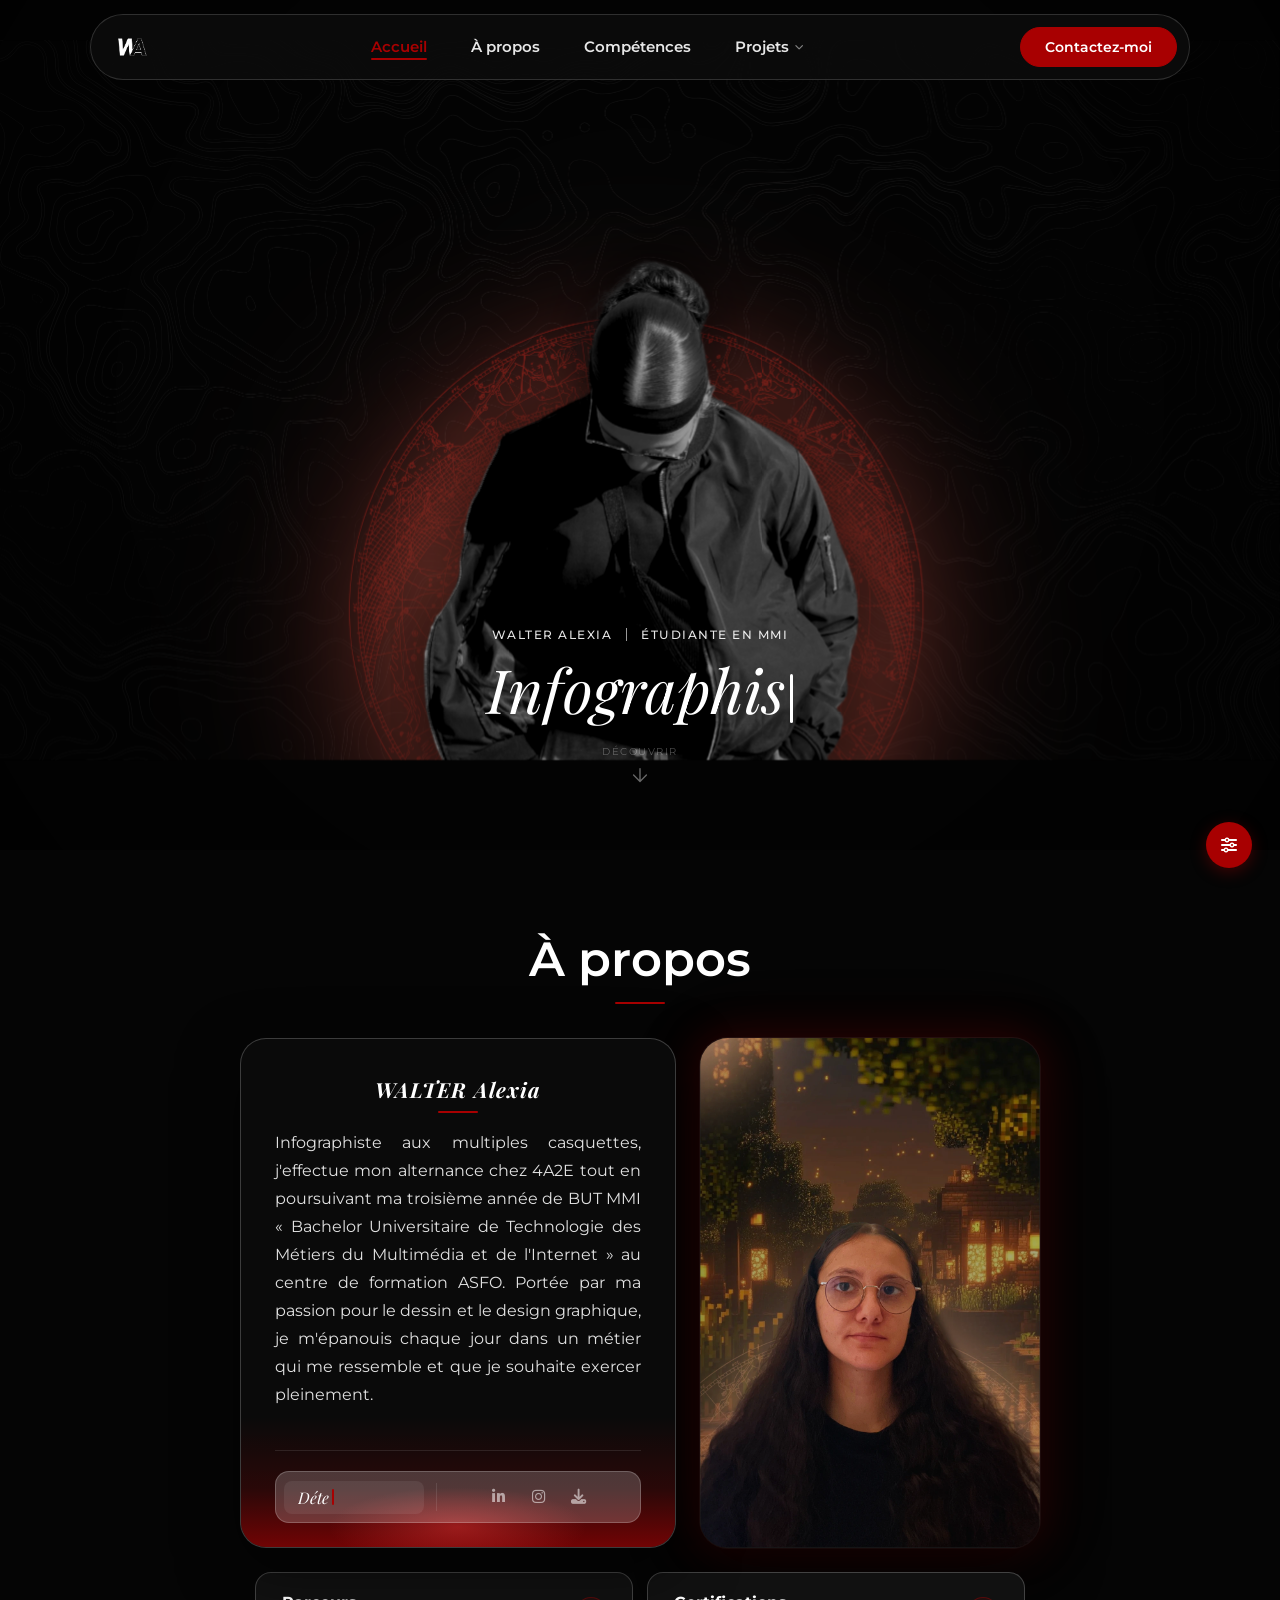
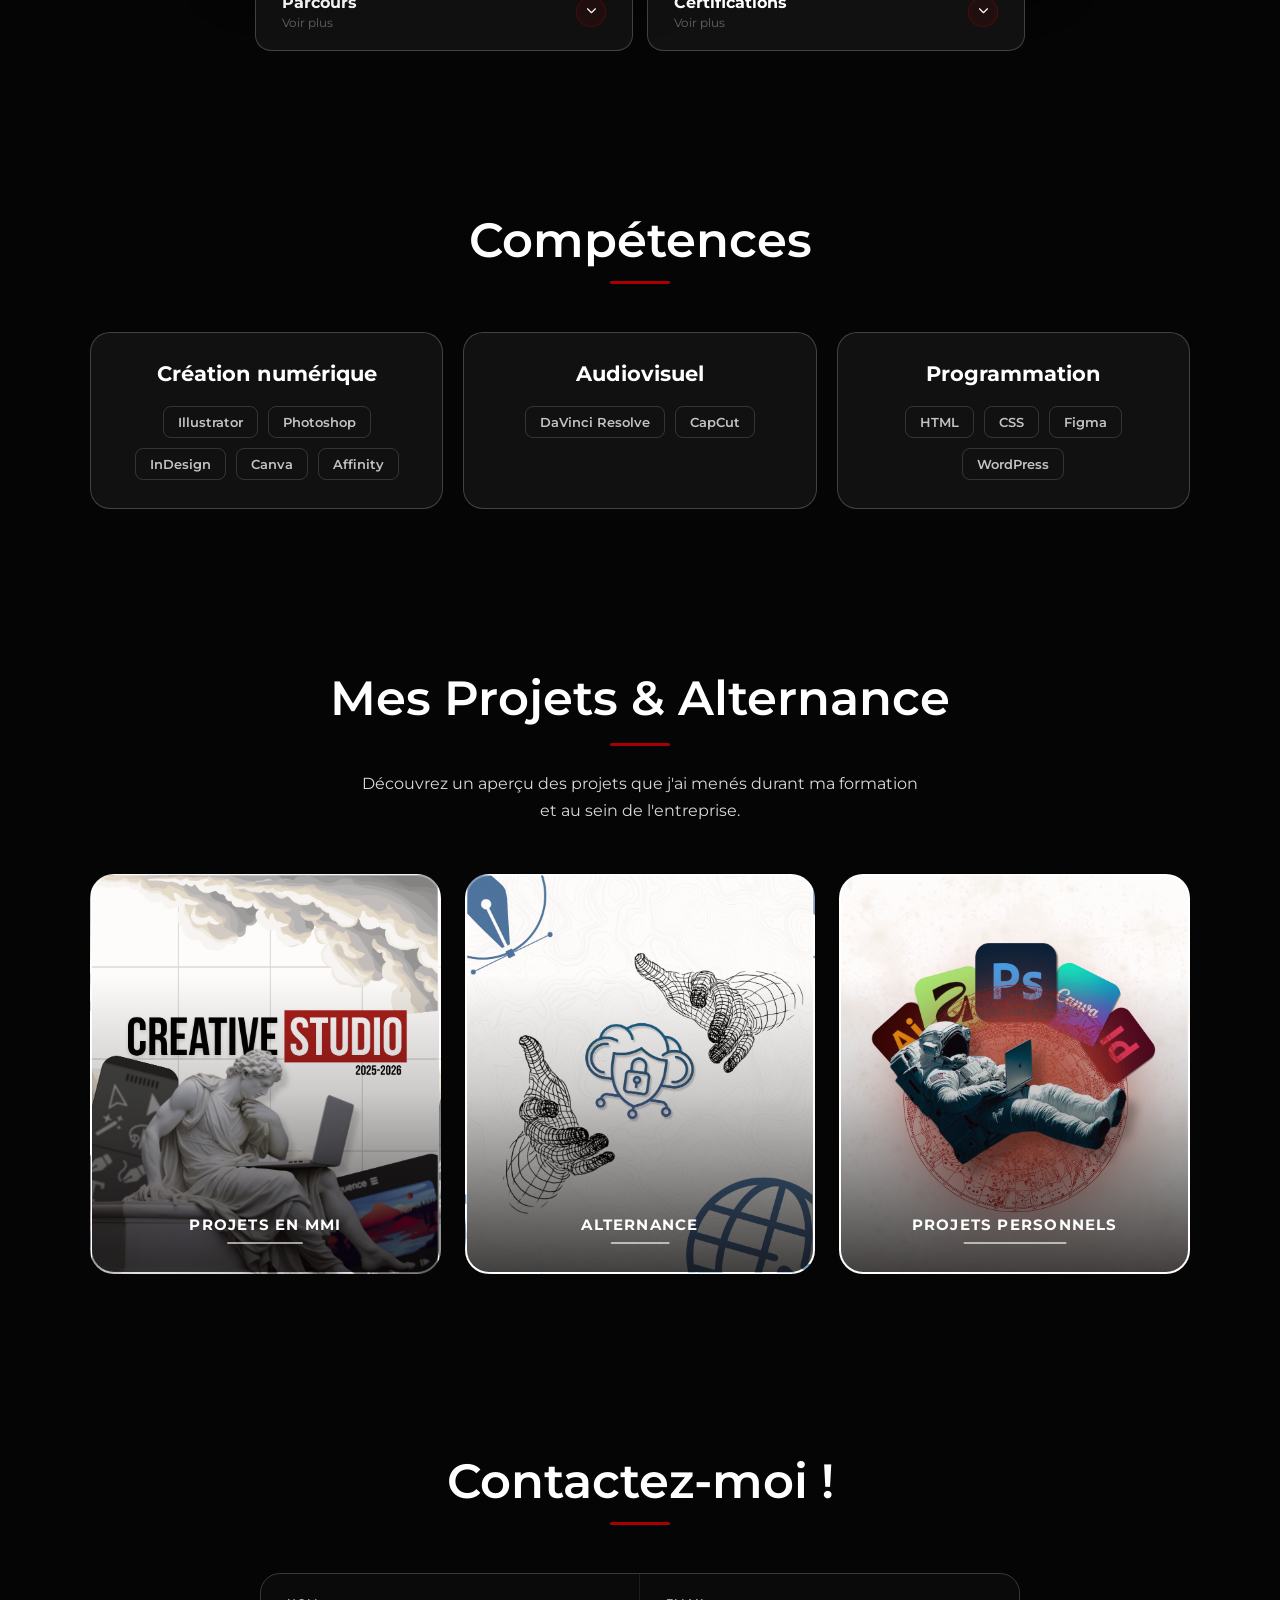
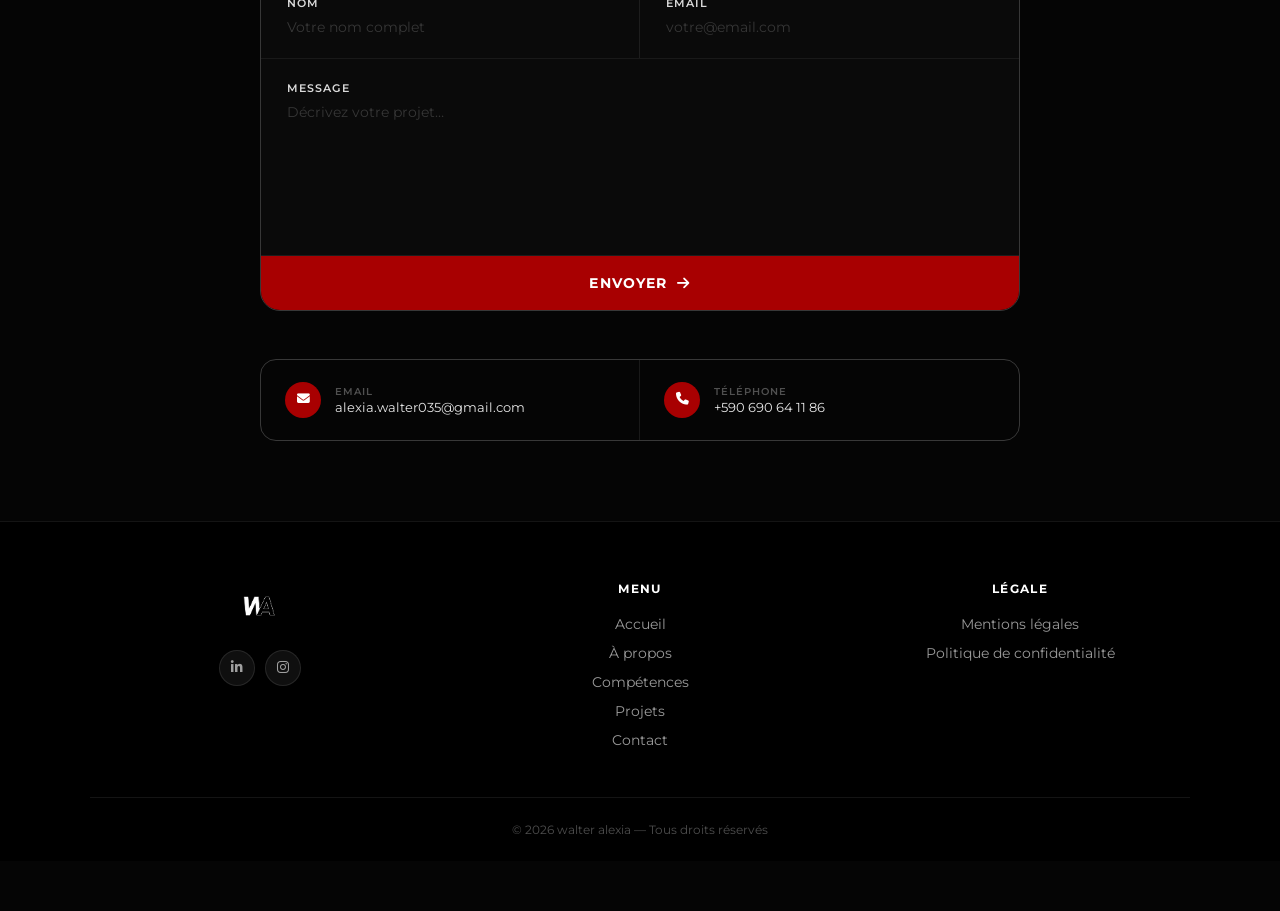
==== index.html @ 0d66bc28 "Déplacement fichiers racine" ====
<!DOCTYPE html>
<html lang="fr">

<head>
    <meta charset="UTF-8" />
    <meta name="viewport" content="width=device-width, initial-scale=1.0" />
    <title>Accueil - WALTER Alexia</title>

    <!--ANTI-FLASH -->
    <script>
        (function () {
            var theme = localStorage.getItem('theme');
            if (theme === 'light') document.documentElement.classList.add('light-mode');
        })();
    </script>

    <!-- Styles -->
    <link rel="stylesheet" href="style.css">
    <link rel="stylesheet" href="https://cdnjs.cloudflare.com/ajax/libs/font-awesome/6.5.0/css/all.min.css">
    <link
        href="https://fonts.googleapis.com/css2?family=Playfair+Display:ital,wght@0,400;0,700;1,400&family=Montserrat:wght@400;500;600;700&display=swap"
        rel="stylesheet">
</head>

<body>

    <!--BOUTONS FLOTTANTS : RETOUR EN HAUT & ACCESSIBILITÉ-->
    <button id="btn-top" aria-label="Retour en haut de page">
        <svg viewBox="0 0 24 24" fill="none" stroke-width="2.5" stroke-linecap="round" stroke-linejoin="round">
            <path d="M18 15l-6-6-6 6" />
        </svg>
    </button>

    <button id="btn-access" aria-label="Options d'accessibilité">
        <i class="fas fa-sliders-h"></i>
    </button>

    <!-- Panneau accessibilité -->
    <div id="access-panel" role="dialog" aria-label="Options d'accessibilité">
        <div class="panel-title" data-fr="Paramètres" data-en="Settings">Paramètres</div>

        <div class="panel-row">
            <span class="panel-row-label">
                <i class="fas fa-globe"></i>
                <span data-fr="Langue" data-en="Language">Langue</span>
            </span>
            <div class="lang-btns">
                <button class="lang-btn active" id="langFR" onclick="setLang('fr')">FR</button>
                <button class="lang-btn" id="langEN" onclick="setLang('en')">EN</button>
            </div>
        </div>

        <div class="panel-row">
            <span class="panel-row-label">
                <i class="fas fa-volume-up"></i>
                <span data-fr="Lecture vocale" data-en="Voice reading">Lecture vocale</span>
            </span>
            <div class="lang-btns">
                <button class="lang-btn" id="voiceFR" onclick="playVoice('fr')">FR</button>
                <button class="lang-btn" id="voiceEN" onclick="playVoice('en')">EN</button>
            </div>
        </div>

        <div class="reading-indicator" id="reading-indicator">
            <div class="reading-dot"></div>
            <span data-fr="Lecture en cours…" data-en="Reading in progress…">Lecture en cours…</span>
        </div>

        <button class="access-btn" id="btn-theme">
            <i class="fas fa-sun" id="theme-icon"></i>
            <span id="theme-label">Mode clair</span>
        </button>
    </div>

    <!-- Overlay menu mobile -->
    <div class="mobile-overlay" id="overlay"></div>

    <!-- NAVBAR -->
    <nav class="custom-nav">
        <div class="nav-inner">
            <a class="navbar-brand" href="index.html">
                <img id="logo-img" src="IMAGES/LOGOS/logo-1.webp" alt="Logo WA">
            </a>

            <ul class="nav-links">
                <li><a href="index.html" class="nav-link active" data-fr="Accueil" data-en="Home">Accueil</a></li>
                <li><a href="index.html#apropos" class="nav-link" data-fr="À propos" data-en="About">À propos</a></li>
                <li><a href="index.html#competences" class="nav-link" data-fr="Compétences"
                        data-en="Skills">Compétences</a></li>
                <li class="has-dropdown">
                    <a href="#" class="nav-link">
                        <span data-fr="Projets" data-en="Projects">Projets</span>
                        <i class="fas fa-chevron-down"></i>
                    </a>
                    <ul class="dropdown">
                        <li><a href="mmi-projets.html" data-fr="Projets en MMI" data-en="MMI Projects">Projets en
                                MMI</a></li>
                        <li><a href="alternance-projets.html" data-fr="Alternance" data-en="Internship">Alternance</a>
                        </li>
                        <li><a href="perso-projets.html" data-fr="Projets Personnels"
                                data-en="Personal Projects">Projets Personnels</a></li>
                    </ul>
                </li>
            </ul>

            <a href="index.html#contact" class="nav-cta" data-fr="Contactez-moi" data-en="Contact me">Contactez-moi</a>

            <button class="burger-btn" id="burgerBtn" aria-label="Menu">
                <span></span><span></span><span></span>
            </button>
        </div>
    </nav>

    <!-- Menu mobile -->
    <div class="mobile-menu" id="mobileMenu">
        <ul class="mobile-nav-links">
            <li><a href="index.html" class="mobile-link active" data-fr="Accueil" data-en="Home">Accueil</a></li>
            <li><a href="index.html#apropos" class="mobile-link" data-fr="À propos" data-en="About">À propos</a></li>
            <li><a href="index.html#competences" class="mobile-link" data-fr="Compétences"
                    data-en="Skills">Compétences</a></li>
            <li>
                <button class="mobile-sub-btn" id="subBtn">
                    <span data-fr="Projets" data-en="Projects">Projets</span>
                    <i class="fas fa-chevron-down"></i>
                </button>
                <ul class="mobile-sub-list" id="subList">
                    <li><a href="mmi-projets.html" data-fr="Projets en MMI" data-en="MMI Projects">Projets en MMI</a>
                    </li>
                    <li><a href="alternance-projets.html" data-fr="Alternance" data-en="Internship">Alternance</a></li>
                    <li><a href="perso-projets.html" data-fr="Projets Personnels" data-en="Personal Projects">Projets
                            Personnels</a></li>
                </ul>
            </li>
        </ul>
        <div class="mobile-sep"></div>
        <a href="index.html#contact" class="mobile-cta" data-fr="Contactez-moi" data-en="Contact me">Contactez-moi</a>
    </div>

    <!-- BANNIÈRE -->
    <section class="banner">
        <div class="banner-content">
            <p class="banner-eyebrow">
                WALTER Alexia
                <span class="sep"></span>
                <span data-fr="Étudiante en MMI" data-en="MMI Student">Étudiante en MMI</span>
            </p>

            <h1 class="banner-title">
                <span id="typedWord" class="typed-word"></span><span class="banner-typing__caret"
                    aria-hidden="true"></span>
            </h1>

            <div class="scroll-arrow" onclick="document.querySelector('#apropos').scrollIntoView({behavior:'smooth'})">
                <span data-fr="Découvrir" data-en="Discover">Découvrir</span>
                <svg viewBox="0 0 24 24" fill="none" xmlns="http://www.w3.org/2000/svg">
                    <path d="M12 5v14M5 12l7 7 7-7" stroke="rgba(255,255,255,0.4)" stroke-width="1.5"
                        stroke-linecap="round" stroke-linejoin="round" />
                </svg>
            </div>
        </div>
    </section>

    <!-- À PROPOS -->
    <section class="about2" id="apropos">
        <div class="about2-wrapper">

            <h2 class="about2-section-title" data-fr="À propos" data-en="About me">À propos</h2>

            <div class="about2-top">

                <div class="about2-card" id="aboutCard">
                    <h3 class="about2-name">WALTER Alexia</h3>

                    <p class="about2-text"
                        data-fr="Infographiste aux multiples casquettes, j'effectue mon alternance chez 4A2E tout en poursuivant ma troisième année de BUT MMI « Bachelor Universitaire de Technologie des Métiers du Multimédia et de l'Internet » au centre de formation ASFO. Portée par ma passion pour le dessin et le design graphique, je m'épanouis chaque jour dans un métier qui me ressemble et que je souhaite exercer pleinement."
                        data-en="A multifaceted graphic designer, I am completing my work-study program at 4A2E while pursuing my third year of BUT MMI (University Bachelor of Technology in Multimedia and Internet Trades) at the ASFO training center. Driven by my passion for drawing and graphic design, I thrive every day in a career that reflects who I am and that I aspire to practice fully.">
                        Infographiste aux multiples casquettes, j'effectue mon alternance chez 4A2E tout en poursuivant
                        ma troisième année de BUT MMI « Bachelor Universitaire de Technologie des Métiers du Multimédia
                        et de l'Internet » au centre de formation ASFO. Portée par ma passion pour le dessin et le
                        design graphique, je m'épanouis chaque jour dans un métier qui me ressemble et que je souhaite
                        exercer pleinement.
                    </p>

                    <div class="about2-card-sep"></div>

                    <div class="about2-taskbar">
                        <div class="taskbar-words">
                            <span id="taskbarWord"></span><span class="taskbar-caret" aria-hidden="true"></span>
                        </div>
                        <div class="taskbar-sep"></div>
                        <div class="taskbar-icons">
                            <a href="https://www.linkedin.com/in/walter-alexia-243b412a7/" class="taskbar-icon"
                                data-tooltip="LinkedIn" target="_blank" rel="noopener">
                                <i class="fab fa-linkedin-in"></i>
                            </a>
                            <a href="https://www.instagram.com/walter_asj/" class="taskbar-icon"
                                data-tooltip="Instagram" target="_blank" rel="noopener">
                                <i class="fab fa-instagram"></i>
                            </a>
                            <button class="taskbar-icon" id="cvBtn" data-tooltip="Voir le CV">
                                <i class="fas fa-download"></i>
                            </button>
                        </div>
                    </div>
                </div>

                <div class="about2-photo">
                    <div class="photo-card">
                        <img src="IMAGES/PHOTO/alexia-4.webp" alt="Alexia Walter">
                    </div>
                </div>

            </div>

            <!-- Modale CV -->
            <div class="cv-overlay" id="cvOverlay">
                <div class="cv-modal" id="cvModal">
                    <div class="cv-modal-header">
                        <div class="cv-modal-title">
                            <i class="fas fa-file-pdf"></i>
                            CV — WALTER Alexia
                        </div>
                        <div class="cv-modal-actions">
                            <a href="IMAGES/CV_WALTER_ALEXIA.pdf" download class="cv-download-btn">
                                <i class="fas fa-download"></i>
                                <span data-fr="Télécharger" data-en="Download">Télécharger</span>
                            </a>
                            <button class="cv-close-btn" id="cvClose">
                                <i class="fas fa-times"></i>
                            </button>
                        </div>
                    </div>
                    <div class="cv-modal-body">
                        <iframe src="IMAGES/CV_WALTER_ALEXIA.pdf" title="CV Alexia Walter"></iframe>
                    </div>
                </div>
            </div>

            <!-- Dossiers -->
            <div class="about2-folders">

                <div class="folder-card" id="folderFormations">
                    <div class="folder-header">
                        <div>
                            <div class="folder-title" data-fr="Parcours" data-en="Background">Parcours</div>
                            <div class="folder-sub" data-fr="Voir plus" data-en="See more">Voir plus</div>
                        </div>
                        <div class="folder-icon"><i class="fas fa-chevron-down"></i></div>
                    </div>
                    <div class="folder-body">
                        <div class="folder-body-inner">

                            <div class="folder-item">
                                <i class="fas fa-graduation-cap folder-item-icon"></i>
                                <span data-fr="BUT MMI – IUT de la Guadeloupe (2023–2026)."
                                    data-en="BUT MMI – IUT of Guadeloupe (2023–2026).">BUT MMI – IUT de la Guadeloupe
                                    (2023–2026).</span>
                            </div>

                            <div class="folder-item">
                                <i class="fas fa-school folder-item-icon"></i>
                                <span data-fr="Baccalauréat Général - LGT Baimbridge (2022-2023)."
                                    data-en="General Baccalaureate - LGT Baimbridge (2022-2023).">Baccalauréat Général -
                                    LGT Baimbridge (2022-2023).</span>
                            </div>

                            <div class="folder-item">
                                <i class="fas fa-book folder-item-icon"></i>
                                <span data-fr="Brevet des Collèges - Collège Saint-John-Perse (2019-2020)."
                                    data-en="Middle School Certificate - Saint-John-Perse College (2019-2020).">Brevet
                                    des Collèges - Collège Saint-John-Perse (2019-2020).</span>
                            </div>

                        </div>
                    </div>
                </div>

                <div class="folder-card" id="folderCertifications">
                    <div class="folder-header">
                        <div>
                            <div class="folder-title" data-fr="Certifications" data-en="Certifications">Certifications
                            </div>
                            <div class="folder-sub" data-fr="Voir plus" data-en="See more">Voir plus</div>
                        </div>
                        <div class="folder-icon"><i class="fas fa-chevron-down"></i></div>
                    </div>
                    <div class="folder-body">
                        <div class="folder-body-inner">

                            <a href="IMAGES/sst-walter-alexia.pdf" target="_blank" rel="noopener"
                                class="folder-item folder-item-link">
                                <i class="fas fa-heart-pulse folder-item-icon"></i>
                                <span data-fr="SST : Sauveteur Secouriste du Travail"
                                    data-en="SST: Workplace First Responder">SST : Sauveteur Secouriste du
                                    Travail</span>
                                <i class="fas fa-arrow-up-right folder-item-arrow"></i>
                            </a>

                            <a href="IMAGES/impacts-environnementaux.pdf" target="_blank" rel="noopener"
                                class="folder-item folder-item-link">
                                <i class="fas fa-leaf folder-item-icon"></i>
                                <span data-fr="Impacts Environnementaux du Numérique."
                                    data-en="Environmental Impacts of Digital Technology.">Impacts Environnementaux du
                                    Numérique.</span>
                                <i class="fas fa-arrow-up-right folder-item-arrow"></i>
                            </a>

                            <a href="IMAGES/web-se-mantique-.pdf" target="_blank" rel="noopener"
                                class="folder-item folder-item-link">
                                <i class="fas fa-globe folder-item-icon"></i>
                                <span data-fr="Web Sémantique et Web de données."
                                    data-en="Semantic Web and Web of Data.">Web Sémantique et Web de données.</span>
                                <i class="fas fa-arrow-up-right folder-item-arrow"></i>
                            </a>

                            <a href="IMAGES/les-fondamentaux-de-l-ia.pdf" target="_blank" rel="noopener"
                                class="folder-item folder-item-link">
                                <i class="fas fa-robot folder-item-icon"></i>
                                <span data-fr="Les fondamentaux de l'IA (CNFPT)."
                                    data-en="Fundamentals of AI (CNFPT).">Les fondamentaux de l'IA (CNFPT).</span>
                                <i class="fas fa-arrow-up-right folder-item-arrow"></i>
                            </a>

                            <a href="IMAGES/eloquence.pdf" target="_blank" rel="noopener"
                                class="folder-item folder-item-link">
                                <i class="fas fa-microphone folder-item-icon"></i>
                                <span data-fr="L'éloquence pour tous (Association Eloquence de la différence)."
                                    data-en="Eloquence for all (Eloquence de la différence Association).">L'éloquence
                                    pour tous (Association Eloquence de la différence).</span>
                                <i class="fas fa-arrow-up-right folder-item-arrow"></i>
                            </a>

                            <a href="IMAGES/securite-materielle.pdf" target="_blank" rel="noopener"
                                class="folder-item folder-item-link">
                                <i class="fas fa-shield-halved folder-item-icon"></i>
                                <span data-fr="Sécurité matérielle : les attaques physiques."
                                    data-en="Hardware Security: Physical Attacks.">Sécurité matérielle : les attaques
                                    physiques.</span>
                                <i class="fas fa-arrow-up-right folder-item-arrow"></i>
                            </a>

                        </div>
                    </div>
                </div>

            </div>
        </div>
    </section>

    <!-- COMPÉTENCES -->
    <section class="competences" id="competences">
        <div class="competences-wrapper">

            <h2 class="competences-title" data-fr="Compétences" data-en="Skills">Compétences</h2>

            <div class="competences-grid">

                <div class="skill-card">
                    <div class="skill-card-title" data-fr="Création numérique" data-en="Digital Creation">Création
                        numérique</div>
                    <div class="skill-tags">
                        <span class="skill-tag">Illustrator</span>
                        <span class="skill-tag">Photoshop</span>
                        <span class="skill-tag">InDesign</span>
                        <span class="skill-tag">Canva</span>
                        <span class="skill-tag">Affinity</span>
                    </div>
                </div>

                <div class="skill-card">
                    <div class="skill-card-title" data-fr="Audiovisuel" data-en="Audiovisual">Audiovisuel</div>
                    <div class="skill-tags">
                        <span class="skill-tag">DaVinci Resolve</span>
                        <span class="skill-tag">CapCut</span>
                    </div>
                </div>

                <div class="skill-card">
                    <div class="skill-card-title" data-fr="Programmation" data-en="Development">Programmation</div>
                    <div class="skill-tags">
                        <span class="skill-tag">HTML</span>
                        <span class="skill-tag">CSS</span>
                        <span class="skill-tag">Figma</span>
                        <span class="skill-tag">WordPress</span>
                    </div>
                </div>
            </div>
        </div>
    </section>

    <!-- PROJETS -->
    <section class="projects-section" id="projets">
        <div class="projects-wrapper">

            <h2 class="projects-title" data-fr="Mes Projets &amp; Alternance" data-en="My Projects &amp; Internship">Mes
                Projets &amp; Alternance</h2>
            <p class="projects-desc"
                data-fr="Découvrez un aperçu des projets que j'ai menés durant ma formation et au sein de l'entreprise."
                data-en="Discover an overview of the projects I led during my training and within the company.">
                Découvrez un aperçu des projets que j'ai menés durant ma formation et au sein de l'entreprise.
            </p>

            <div class="projects-grid">

                <div class="project-card" style="background-image: url('IMAGES/VISUEL/cover-mmi.webp')">
                    <a href="mmi-projets.html" class="project-card-full-link" aria-label="Voir les projets MMI"></a>
                    <h3 class="project-card-title" data-fr="Projets en MMI" data-en="MMI Projects">Projets en MMI</h3>
                </div>

                <div class="project-card" style="background-image: url('IMAGES/VISUEL/cover-alternance.webp')">
                    <a href="alternance-projets.html" class="project-card-full-link" aria-label="Voir l'alternance"></a>
                    <h3 class="project-card-title" data-fr="Alternance" data-en="Internship">Alternance</h3>
                </div>

                <div class="project-card" style="background-image: url('IMAGES/VISUEL/cover-pj-perso.webp')">
                    <a href="perso-projets.html" class="project-card-full-link"
                        aria-label="Voir les projets personnels"></a>
                    <h3 class="project-card-title" data-fr="Projets personnels" data-en="Personal Projects">Projets
                        personnels</h3>
                </div>
            </div>
        </div>
    </section>

    <!-- FORMULAIRE DE CONTACT -->
    <section class="contact-section" id="contact">
        <div class="contact-wrapper">

            <div class="contact-header">
                <h2 class="contact-title" data-fr="Contactez-moi !" data-en="Contact me!">Contactez-moi !</h2>
            </div>

            <form class="contact-form" action="https://formspree.io/f/xrbelnya" method="POST">

                <div class="form-status success" id="formSuccess">
                    <i class="fas fa-check-circle"></i>
                    <span data-fr="Votre message a bien été envoyé !" data-en="Your message has been sent!">Votre
                        message a bien été envoyé !</span>
                </div>
                <div class="form-status error" id="formError">
                    <i class="fas fa-times-circle"></i>
                    <span data-fr="Une erreur est survenue, veuillez réessayer."
                        data-en="An error occurred, please try again.">Une erreur est survenue, veuillez
                        réessayer.</span>
                </div>

                <div class="form-row">
                    <div class="form-field">
                        <label for="name" data-fr="Nom" data-en="Name">Nom</label>
                        <input type="text" id="name" name="name" data-placeholder-fr="Votre nom complet"
                            data-placeholder-en="Your full name" placeholder="Votre nom complet" required>
                    </div>
                    <div class="form-field">
                        <label for="email">Email</label>
                        <input type="email" id="email" name="email" data-placeholder-fr="votre@email.com"
                            data-placeholder-en="your@email.com" placeholder="votre@email.com" required>
                    </div>
                </div>

                <div class="form-message">
                    <label for="message" data-fr="Message" data-en="Message">Message</label>
                    <textarea id="message" name="message" data-placeholder-fr="Décrivez votre projet…"
                        data-placeholder-en="Describe your project…" placeholder="Décrivez votre projet…"
                        required></textarea>
                </div>

                <button type="submit" class="form-submit" id="submitBtn">
                    <span data-fr="Envoyer" data-en="Send">Envoyer</span>
                    <i class="fas fa-arrow-right"></i>
                </button>

            </form>

            <div class="contact-bar">
                <a href="mailto:alexia.walter035@gmail.com" class="contact-bar-item">
                    <div class="bar-icon"><i class="fas fa-envelope"></i></div>
                    <div class="bar-text">
                        <span class="bar-label" data-fr="Email" data-en="Email">Email</span>
                        <span class="bar-value">alexia.walter035@gmail.com</span>
                    </div>
                    <i class="fas fa-arrow-up-right bar-arrow"></i>
                </a>
                <a href="tel:+590690641186" class="contact-bar-item">
                    <div class="bar-icon"><i class="fas fa-phone"></i></div>
                    <div class="bar-text">
                        <span class="bar-label" data-fr="Téléphone" data-en="Phone">Téléphone</span>
                        <span class="bar-value">+590 690 64 11 86</span>
                    </div>
                    <i class="fas fa-arrow-up-right bar-arrow"></i>
                </a>
            </div>
        </div>
    </section>

    <!-- PIED DE PAGE -->
    <footer class="site-footer">
        <div class="footer-inner">
            <div class="footer-content">

                <div class="footer-brand">
                    <img src="IMAGES/LOGOS/logo-1.webp" id="footer-logo-img" alt="Logo WA" class="footer-logo">
                    <div class="footer-socials">
                        <a href="https://www.linkedin.com/in/walter-alexia-243b412a7/" class="footer-social-btn"
                            target="_blank" rel="noopener" aria-label="LinkedIn">
                            <i class="fab fa-linkedin-in"></i>
                        </a>
                        <a href="https://www.instagram.com/walter_asj/" class="footer-social-btn" target="_blank"
                            rel="noopener" aria-label="Instagram">
                            <i class="fab fa-instagram"></i>
                        </a>
                    </div>
                </div>

                <div class="footer-col">
                    <h5 data-fr="Menu" data-en="Menu">Menu</h5>
                    <ul>
                        <li><a href="index.html" data-fr="Accueil" data-en="Home">Accueil</a></li>
                        <li><a href="index.html#apropos" data-fr="À propos" data-en="About">À propos</a></li>
                        <li><a href="index.html#competences" data-fr="Compétences" data-en="Skills">Compétences</a></li>
                        <li><a href="index.html#projets" data-fr="Projets" data-en="Projects">Projets</a></li>
                        <li><a href="index.html#contact" data-fr="Contact" data-en="Contact">Contact</a></li>
                    </ul>
                </div>

                <div class="footer-col">
                    <h5 data-fr="Légale" data-en="Legal">Légale</h5>
                    <ul>
                        <li><a href="mentions.html" data-fr="Mentions légales" data-en="Legal notices">Mentions
                                légales</a></li>
                        <li><a href="mentions.html" data-fr="Politique de confidentialité"
                                data-en="Privacy policy">Politique de confidentialité</a></li>
                    </ul>
                </div>

            </div>

            <div class="footer-bottom">
                <p>© 2026 walter alexia — <a href="mentions.html" data-fr="Tous droits réservés"
                        data-en="All rights reserved">Tous droits réservés</a></p>
            </div>
        </div>
    </footer>

    <script>
        // =============================================
        // TYPEWRITER BANNIÈRE
        // =============================================
        const target = document.getElementById("typedWord");
        const config = { typeSpeed: 60, deleteSpeed: 38, pauseAfterType: 1200, pauseAfterDelete: 300 };

        const bannerWordsFR = ["Infographiste.", "Web-Designer.", "Photographe."];
        const bannerWordsEN = ["Graphic Designer.", "Web Designer.", "Photographer."];
        let bannerWords = bannerWordsFR;
        let wordIndex = 0, charIndex = 0, deleting = false;

        function loop() {
            const current = bannerWords[wordIndex % bannerWords.length];
            if (!deleting) {
                charIndex++;
                target.textContent = current.slice(0, charIndex);
                if (charIndex >= current.length) { deleting = true; return setTimeout(loop, config.pauseAfterType); }
                return setTimeout(loop, config.typeSpeed);
            }
            charIndex--;
            target.textContent = current.slice(0, charIndex);
            if (charIndex <= 0) {
                deleting = false;
                wordIndex = (wordIndex + 1) % bannerWords.length;
                return setTimeout(loop, config.pauseAfterDelete);
            }
            return setTimeout(loop, config.deleteSpeed);
        }
        loop();

        // =============================================
        // MENU BURGER
        // =============================================
        const burger = document.getElementById('burgerBtn');
        const menu = document.getElementById('mobileMenu');
        const menuOverlay = document.getElementById('overlay');
        const subBtn = document.getElementById('subBtn');
        const subList = document.getElementById('subList');

        function toggleMenu() {
            burger.classList.toggle('open');
            menu.classList.toggle('open');
            menuOverlay.classList.toggle('open');
            document.body.style.overflow = menu.classList.contains('open') ? 'hidden' : '';
        }

        burger.addEventListener('click', toggleMenu);
        menuOverlay.addEventListener('click', toggleMenu);
        subBtn.addEventListener('click', () => {
            subBtn.classList.toggle('open');
            subList.classList.toggle('open');
        });

        // =============================================
        // TYPEWRITER TASKBAR
        // =============================================
        const taskbarWord = document.getElementById('taskbarWord');
        const taskbarWordsFR = ['Déterminée.', 'Créative.', 'Curieuse.', 'Autonome.', 'Rigoureuse.', 'Assidue.'];
        const taskbarWordsEN = ['Determined.', 'Creative.', 'Curious.', 'Autonomous.', 'Rigorous.', 'Diligent.'];
        let taskbarWords = taskbarWordsFR;
        let wi = 0, ci = 0, del = false;

        function typeLoop() {
            const current = taskbarWords[wi % taskbarWords.length];
            if (!del) {
                ci++;
                taskbarWord.textContent = current.slice(0, ci);
                if (ci >= current.length) { del = true; return setTimeout(typeLoop, 1200); }
                return setTimeout(typeLoop, 65);
            }
            ci--;
            taskbarWord.textContent = current.slice(0, ci);
            if (ci <= 0) {
                del = false;
                wi = (wi + 1) % taskbarWords.length;
                return setTimeout(typeLoop, 300);
            }
            return setTimeout(typeLoop, 40);
        }
        typeLoop();

        // =============================================
        // DOSSIERS ACCORDÉON
        // =============================================
        document.querySelectorAll('.folder-card').forEach(function (card) {
            card.addEventListener('click', function (e) {
                e.stopPropagation();
                const isOpen = this.classList.contains('open');
                document.querySelectorAll('.folder-card').forEach(c => c.classList.remove('open'));
                this.classList.toggle('open', !isOpen);
            });
        });

        // =============================================
        // MODALE CV
        // =============================================
        const cvBtn = document.getElementById('cvBtn');
        const cvOverlay = document.getElementById('cvOverlay');
        const cvClose = document.getElementById('cvClose');

        function openCV() { cvOverlay.classList.add('open'); document.body.style.overflow = 'hidden'; }
        function closeCV() { cvOverlay.classList.remove('open'); document.body.style.overflow = ''; }

        cvBtn.addEventListener('click', openCV);
        cvClose.addEventListener('click', closeCV);
        cvOverlay.addEventListener('click', e => { if (e.target === cvOverlay) closeCV(); });
        document.addEventListener('keydown', e => { if (e.key === 'Escape') { closeCV(); panel.classList.remove('open'); } });

        // =============================================
        // FORMULAIRE DE CONTACT
        // =============================================
        const form = document.querySelector('.contact-form');
        const successMsg = document.getElementById('formSuccess');
        const errorMsg = document.getElementById('formError');
        const submitBtn = document.getElementById('submitBtn');

        form.addEventListener('submit', async function (e) {
            e.preventDefault();
            const isEN = document.documentElement.lang === 'en';
            submitBtn.innerHTML = '<i class="fas fa-spinner fa-spin"></i> ' + (isEN ? 'Sending…' : 'Envoi en cours…');
            submitBtn.disabled = true;

            try {
                const response = await fetch(form.action, {
                    method: 'POST',
                    body: new FormData(form),
                    headers: { 'Accept': 'application/json' }
                });
                if (response.ok) {
                    successMsg.classList.add('show');
                    errorMsg.classList.remove('show');
                    form.reset();
                    setTimeout(() => successMsg.classList.remove('show'), 5000);
                } else {
                    errorMsg.classList.add('show');
                    successMsg.classList.remove('show');
                    setTimeout(() => errorMsg.classList.remove('show'), 5000);
                }
            } catch {
                errorMsg.classList.add('show');
                successMsg.classList.remove('show');
                setTimeout(() => errorMsg.classList.remove('show'), 5000);
            }

            submitBtn.innerHTML = '<span data-fr="Envoyer" data-en="Send">' + (isEN ? 'Send' : 'Envoyer') + '</span> <i class="fas fa-arrow-right"></i>';
            submitBtn.disabled = false;
        });

        // =============================================
        // RETOUR EN HAUT
        // =============================================
        const btnTop = document.getElementById('btn-top');
        const apropos = document.getElementById('apropos');

        window.addEventListener('scroll', () => {
            const triggerY = apropos
                ? apropos.getBoundingClientRect().top + window.scrollY - 230
                : 300;
            btnTop.classList.toggle('visible', window.scrollY >= triggerY);
        });
        btnTop.addEventListener('click', () => window.scrollTo({ top: 0, behavior: 'smooth' }));

        // =============================================
        // PANNEAU ACCESSIBILITÉ
        // =============================================
        const btnAccess = document.getElementById('btn-access');
        const panel = document.getElementById('access-panel');

        btnAccess.addEventListener('click', e => {
            e.stopPropagation();
            panel.classList.toggle('open');
        });
        document.addEventListener('click', e => {
            if (!panel.contains(e.target) && e.target !== btnAccess) {
                panel.classList.remove('open');
            }
        });

        // =============================================
        // LANGUE
        // =============================================
        function applyLangToDOM(lang) {
            document.querySelectorAll('[data-fr]').forEach(el => {
                const val = lang === 'fr' ? el.dataset.fr : el.dataset.en;
                if (val !== undefined) el.textContent = val;
            });
            document.querySelectorAll('[data-placeholder-fr]').forEach(el => {
                el.placeholder = lang === 'fr' ? el.dataset.placeholderFr : el.dataset.placeholderEn;
            });
            document.documentElement.lang = lang;
        }

        function setLang(lang) {
            document.getElementById('langFR').classList.toggle('active', lang === 'fr');
            document.getElementById('langEN').classList.toggle('active', lang === 'en');
            applyLangToDOM(lang);
            bannerWords = lang === 'fr' ? bannerWordsFR : bannerWordsEN;
            taskbarWords = lang === 'fr' ? taskbarWordsFR : taskbarWordsEN;
            wordIndex = 0; charIndex = 0; deleting = false;
            wi = 0; ci = 0; del = false;
            target.textContent = '';
            taskbarWord.textContent = '';
            updateThemeLabel(lang);
            localStorage.setItem('lang', lang);
        }

        // =============================================
        // VOICEOVER
        // =============================================
        let isReading = false;

        const voiceTexts = {
            fr: "Bonjour, bienvenue sur le portfolio d'Alexia Walter, infographiste et web-designer passionnée par le dessin et le design graphique.",
            en: "Hello, welcome to Alexia Walter's portfolio, a passionate graphic designer and web designer."
        };

        function playVoice(lang) {
            const indicator = document.getElementById('reading-indicator');
            const voiceBtnFR = document.getElementById('voiceFR');
            const voiceBtnEN = document.getElementById('voiceEN');

            if (isReading) {
                window.speechSynthesis.cancel();
                isReading = false;
                indicator.classList.remove('show');
                voiceBtnFR.classList.remove('active');
                voiceBtnEN.classList.remove('active');
                return;
            }

            const utterance = new SpeechSynthesisUtterance(voiceTexts[lang]);
            utterance.lang = lang === 'fr' ? 'fr-FR' : 'en-US';
            utterance.rate = 0.95;

            const voices = window.speechSynthesis.getVoices();
            const voice = voices.find(v => v.lang.startsWith(lang === 'fr' ? 'fr' : 'en'));
            if (voice) utterance.voice = voice;

            utterance.onend = () => {
                isReading = false;
                indicator.classList.remove('show');
                voiceBtnFR.classList.remove('active');
                voiceBtnEN.classList.remove('active');
            };

            window.speechSynthesis.speak(utterance);
            isReading = true;
            indicator.classList.add('show');
            if (lang === 'fr') voiceBtnFR.classList.add('active');
            else voiceBtnEN.classList.add('active');
        }

        window.speechSynthesis.getVoices();

        // =============================================
        // MODE CLAIR / SOMBRE
        // =============================================
        const btnTheme = document.getElementById('btn-theme');
        const themeLabel = document.getElementById('theme-label');
        const themeIcon = document.getElementById('theme-icon');

        function updateThemeLabel(lang) {
            const isLight = document.documentElement.classList.contains('light-mode');
            // L'icône et le label indiquent vers où on peut aller (pas l'état actuel)
            if (isLight) {
                // On est en clair → on propose le sombre
                themeIcon.className = 'fas fa-moon';
                themeLabel.textContent = lang === 'en' ? 'Dark mode' : 'Mode sombre';
            } else {
                // On est en sombre → on propose le clair
                themeIcon.className = 'fas fa-sun';
                themeLabel.textContent = lang === 'en' ? 'Light mode' : 'Mode clair';
            }
        }

        function setDark(dark) {
            const lang = document.documentElement.lang || 'fr';
            if (dark) {
                document.documentElement.classList.remove('light-mode');
                document.body.classList.remove('light');
                btnTheme.classList.remove('active');
                localStorage.setItem('theme', 'dark');
                // Logo et bannière mode sombre
                document.getElementById('logo-img').src = 'IMAGES/LOGOS/logo-1.webp';
                document.getElementById('footer-logo-img').src = 'IMAGES/LOGOS/logo-1.webp';
            } else {
                document.documentElement.classList.add('light-mode');
                document.body.classList.add('light');
                btnTheme.classList.add('active');
                localStorage.setItem('theme', 'light');
                // Logo et bannière mode clair
                document.getElementById('logo-img').src = 'IMAGES/LOGOS/logo-2.webp';
                document.getElementById('footer-logo-img').src = 'IMAGES/LOGOS/logo-2.webp';
            }
            updateThemeLabel(lang);
        }

        btnTheme.addEventListener('click', () => {
            setDark(document.documentElement.classList.contains('light-mode'));
        });

        // =============================================
        // INITIALISATION
        // =============================================
        (function init() {
            const savedTheme = localStorage.getItem('theme');
            setDark(savedTheme !== 'light');
            const savedLang = localStorage.getItem('lang') || 'fr';
            setLang(savedLang);
            window.speechSynthesis.getVoices();
        })();
    </script>

</body>

</html>
---- style.css ----
* {
    margin: 0;
    padding: 0;
    box-sizing: border-box;
}

html {
    scroll-behavior: smooth;
}

body {
    background: #050505;
    font-family: 'Montserrat', sans-serif;
    min-height: 160px;
    transition: background 0.35s ease, color 0.35s ease;
}

html.light-mode body {
    background: #f0efe9;
    color: #111;
}

/* =============================================
   BOUTONS FLOTTANTS
   ============================================= */
#btn-top {
    position: fixed;
    bottom: 96px;
    right: 28px;
    width: 46px;
    height: 46px;
    border-radius: 50%;
    background: #a80001;
    border: none;
    cursor: pointer;
    display: flex;
    align-items: center;
    justify-content: center;
    box-shadow: 0 4px 16px rgba(168, 0, 1, 0.35);
    opacity: 0;
    transform: translateY(12px);
    transition: opacity 0.3s ease, transform 0.3s ease, background 0.2s;
    z-index: 900;
    pointer-events: none;
}

#btn-top.visible {
    opacity: 1;
    transform: translateY(0);
    pointer-events: all;
}

#btn-top:hover {
    background: #c20001;
}

#btn-top svg {
    width: 20px;
    height: 20px;
    stroke: white;
}

#btn-access {
    position: fixed;
    bottom: 32px;
    right: 28px;
    width: 46px;
    height: 46px;
    border-radius: 50%;
    background: #a80001;
    border: none;
    cursor: pointer;
    display: flex;
    align-items: center;
    justify-content: center;
    box-shadow: 0 4px 16px rgba(168, 0, 1, 0.35);
    color: #fff;
    font-size: 1rem;
    transition: background 0.2s, transform 0.35s;
    z-index: 900;
}

#btn-access:hover {
    background: #c20001;
    transform: rotate(60deg);
}

/*PANNEAU ACCESSIBILITÉ*/
#access-panel {
    position: fixed;
    bottom: 90px;
    right: 28px;
    width: 260px;
    background: #111;
    border: 1px solid rgba(255, 255, 255, 0.1);
    border-radius: 20px;
    padding: 16px;
    box-shadow: 0 12px 40px rgba(0, 0, 0, 0.4);
    z-index: 901;
    display: flex;
    flex-direction: column;
    gap: 8px;
    opacity: 0;
    transform: translateY(10px) scale(0.97);
    pointer-events: none;
    transition: opacity 0.25s ease, transform 0.25s ease;
}

#access-panel.open {
    opacity: 1;
    transform: translateY(0) scale(1);
    pointer-events: all;
}

.panel-title {
    font-size: 0.72rem;
    font-weight: 700;
    letter-spacing: 0.12em;
    text-transform: uppercase;
    color: rgba(255, 255, 255, 0.35);
    padding-bottom: 8px;
    border-bottom: 1px solid rgba(255, 255, 255, 0.07);
}

.panel-row {
    display: flex;
    align-items: center;
    justify-content: space-between;
    padding: 8px 4px;
    gap: 10px;
}

.panel-row-label {
    font-size: 0.85rem;
    font-weight: 600;
    color: #fff;
    display: flex;
    align-items: center;
    gap: 8px;
}

.panel-row-label i {
    color: rgba(255, 255, 255, 0.5);
    font-size: 0.85rem;
}

.lang-btns {
    display: flex;
    gap: 6px;
}

.lang-btn {
    padding: 5px 10px;
    border-radius: 8px;
    border: 1px solid rgba(255, 255, 255, 0.12);
    background: transparent;
    color: rgba(255, 255, 255, 0.5);
    font-family: 'Montserrat', sans-serif;
    font-size: 0.75rem;
    font-weight: 700;
    cursor: pointer;
    transition: background 0.2s, color 0.2s, border-color 0.2s;
}

.lang-btn.active {
    background: #a80001;
    border-color: #a80001;
    color: #fff;
}

.lang-btn:hover:not(.active) {
    background: rgba(255, 255, 255, 0.06);
    color: #fff;
}

.access-btn {
    display: flex;
    align-items: center;
    gap: 10px;
    padding: 10px 12px;
    border-radius: 12px;
    border: 1px solid rgba(255, 255, 255, 0.08);
    background: transparent;
    cursor: pointer;
    font-family: 'Montserrat', sans-serif;
    font-size: 0.82rem;
    font-weight: 500;
    color: rgba(255, 255, 255, 0.75);
    transition: background 0.2s, border-color 0.2s;
    text-align: left;
    width: 100%;
}

.access-btn:hover {
    background: rgba(255, 255, 255, 0.05);
    border-color: rgba(255, 255, 255, 0.15);
}

.access-btn.active {
    background: rgba(168, 0, 1, 0.12);
    border-color: rgba(168, 0, 1, 0.4);
    color: #fff;
}

.access-btn i {
    flex-shrink: 0;
    font-size: 0.9rem;
}

.reading-indicator {
    display: none;
    align-items: center;
    gap: 8px;
    font-size: 0.75rem;
    font-weight: 600;
    color: #a80001;
    padding: 8px 12px;
    background: rgba(168, 0, 1, 0.08);
    border-radius: 8px;
}

.reading-indicator.show {
    display: flex;
}

.reading-dot {
    width: 8px;
    height: 8px;
    border-radius: 50%;
    background: #a80001;
    animation: pulse 1s ease-in-out infinite;
}

@keyframes pulse {

    0%,
    100% {
        opacity: 1;
        transform: scale(1);
    }

    50% {
        opacity: 0.4;
        transform: scale(0.7);
    }
}

/* Mode clair — panneau */
html.light-mode #access-panel {
    background: #fff;
    border-color: rgba(0, 0, 0, 0.1);
}

html.light-mode .panel-title {
    color: rgba(0, 0, 0, 0.35);
    border-bottom-color: rgba(0, 0, 0, 0.07);
}

html.light-mode .panel-row-label {
    color: #111;
}

html.light-mode .panel-row-label i {
    color: rgba(0, 0, 0, 0.4);
}

html.light-mode .access-btn {
    color: rgba(0, 0, 0, 0.7);
    border-color: rgba(0, 0, 0, 0.1);
}

html.light-mode .access-btn:hover {
    background: rgba(0, 0, 0, 0.04);
}

html.light-mode .lang-btn {
    border-color: rgba(0, 0, 0, 0.15);
    color: rgba(0, 0, 0, 0.5);
}

html.light-mode .lang-btn:hover:not(.active) {
    background: rgba(0, 0, 0, 0.05);
    color: #111;
}

/* =============================================
   NAVBAR
   ============================================= */
.custom-nav {
    position: fixed;
    top: 14px;
    left: 50%;
    transform: translateX(-50%);
    width: min(1100px, calc(100% - 32px));
    z-index: 9999;
    animation: navFadeDown 0.5s ease forwards;
}

@keyframes navFadeDown {
    from {
        opacity: 0;
        transform: translateX(-50%) translateY(-12px);
    }

    to {
        opacity: 1;
        transform: translateX(-50%) translateY(0);
    }
}

.nav-inner {
    display: grid;
    grid-template-columns: auto 1fr auto;
    align-items: center;
    background: rgba(12, 12, 12, 0.88);
    border: 1px solid rgba(255, 255, 255, 0.15);
    border-radius: 50px;
    padding: 10px 12px 10px 20px;
    gap: 24px;
    backdrop-filter: blur(14px);
    -webkit-backdrop-filter: blur(14px);
    transition: background 0.35s ease, border-color 0.35s ease;
}

.navbar-brand {
    display: flex;
    align-items: center;
    text-decoration: none;
}

.navbar-brand img {
    height: 44px;
    width: auto;
    display: block;
}

.nav-links {
    display: flex;
    align-items: center;
    justify-content: center;
    gap: 4px;
    list-style: none;
    margin: 0;
    padding: 0;
}

.nav-link {
    color: rgba(255, 255, 255, 0.9);
    text-decoration: none;
    font-size: 0.92rem;
    font-weight: 600;
    padding: 8px 20px;
    border-radius: 50px;
    display: flex;
    align-items: center;
    gap: 6px;
    white-space: nowrap;
    position: relative;
    transition: color 0.25s ease, transform 0.25s ease;
}

.nav-link::after {
    content: '';
    position: absolute;
    bottom: 4px;
    left: 20px;
    right: 20px;
    height: 2px;
    background: #a80001;
    border-radius: 2px;
    transform: scaleX(0);
    transition: transform 0.25s ease;
}

.nav-link:hover {
    color: #a80001;
    transform: translateY(-2px);
}

.nav-link:hover::after {
    transform: scaleX(1);
}

.nav-link.active {
    color: #a80001;
}

.nav-link.active::after {
    transform: scaleX(1);
}

.nav-link .fa-chevron-down {
    font-size: 0.55rem;
    opacity: 0.55;
    transition: transform 0.25s;
}

.has-dropdown {
    position: relative;
}

.has-dropdown::after {
    content: '';
    position: absolute;
    top: 100%;
    left: 0;
    right: 0;
    height: 14px;
}

.has-dropdown:hover .fa-chevron-down {
    transform: rotate(180deg);
}

.dropdown {
    opacity: 0;
    pointer-events: none;
    position: absolute;
    top: calc(100% + 14px);
    left: 50%;
    transform: translateX(-50%) translateY(6px);
    background: #111;
    border: 1px solid rgba(255, 255, 255, 0.12);
    border-radius: 14px;
    padding: 8px;
    min-width: 200px;
    list-style: none;
    z-index: 100;
    transition: opacity 0.2s ease, transform 0.2s ease;
}

.has-dropdown:hover .dropdown {
    opacity: 1;
    pointer-events: all;
    transform: translateX(-50%) translateY(0);
}

.dropdown a {
    display: block;
    color: rgba(255, 255, 255, 0.9);
    text-decoration: none;
    font-size: 0.92rem;
    padding: 9px 14px;
    border-radius: 8px;
    transition: background 0.2s, color 0.2s;
}

.dropdown a:hover {
    background: rgba(255, 255, 255, 0.09);
    color: #a80001;
}

.dropdown a.active {
    color: #a80001;
}

.nav-cta {
    display: inline-block;
    background: #a80001;
    border: 1px solid #a80001;
    color: #ffffff;
    font-size: 0.9rem;
    font-weight: 600;
    padding: 10px 24px;
    border-radius: 50px;
    text-decoration: none;
    transition: background 0.2s, transform 0.2s, box-shadow 0.2s;
    white-space: nowrap;
}

.nav-cta:hover {
    background: #b83232;
    transform: translateY(-2px);
    box-shadow: 0 6px 20px #a80000c1;
}

/* Mode clair — navbar */
html.light-mode .nav-inner {
    background: rgba(240, 240, 235, 0.92);
    border-color: rgba(0, 0, 0, 0.08);
}

html.light-mode .nav-link {
    color: rgba(0, 0, 0, 0.65);
}

html.light-mode .nav-link:hover {
    color: #111;
}

html.light-mode .nav-link.active {
    color: #a80001;
}

html.light-mode .nav-link::after {
    background: #a80001;
}

html.light-mode .dropdown {
    background: #fff;
    border-color: rgba(0, 0, 0, 0.08);
}

html.light-mode .dropdown a {
    color: rgba(0, 0, 0, 0.65);
}

html.light-mode .dropdown a:hover {
    background: rgba(0, 0, 0, 0.04);
    color: #111;
}

html.light-mode .burger-btn span {
    background: #111;
}

html.light-mode .mobile-menu {
    background: #f0efe9;
    border-left-color: rgba(0, 0, 0, 0.08);
}

html.light-mode .mobile-link {
    color: rgba(0, 0, 0, 0.7);
}

html.light-mode .mobile-sub-btn {
    color: rgba(0, 0, 0, 0.7);
}

html.light-mode .mobile-sep {
    background: rgba(0, 0, 0, 0.08);
}

html.light-mode .mobile-sub-list a {
    color: rgba(0, 0, 0, 0.7);
}

/* =============================================
   BANNIÈRE
   ============================================= */
.banner {
    position: relative;
    width: 100%;
    height: 900px;
    overflow: hidden;
    margin-top: -50px;
}

.banner::before {
    content: "";
    position: absolute;
    inset: 0;
    background: url("IMAGES/VISUEL/ban-intro-6.png") no-repeat right center;
    background-size: 100% auto;
    z-index: 0;
    animation: fadeInUp 1.5s ease-out forwards;
}

.banner::after {
    content: "";
    position: absolute;
    inset: 0;
    background: radial-gradient(circle at center, rgba(0, 0, 0, 0) 0%, rgba(0, 0, 0, 0.35) 60%, rgba(0, 0, 0, 0.65) 100%);
    pointer-events: none;
    z-index: 1;
}

.banner-content {
    position: absolute;
    bottom: 64px;
    left: 0;
    right: 0;
    z-index: 2;
    text-align: center;
    display: flex;
    flex-direction: column;
    align-items: center;
    gap: 14px;
}

.banner-eyebrow,
.banner-title,
.scroll-arrow {
    opacity: 0;
}

.banner-eyebrow {
    animation: fadeUp 0.8s ease forwards 0.3s;
}

.banner-title {
    animation: fadeUp 0.9s ease forwards 0.7s;
}

.scroll-arrow {
    animation: fadeUp 0.8s ease forwards 1.2s;
}

@keyframes fadeUp {
    from {
        opacity: 0;
        transform: translateY(20px);
    }

    to {
        opacity: 1;
        transform: translateY(0);
    }
}

@keyframes fadeInUp {
    from {
        opacity: 0;
        transform: translateY(16px);
    }

    to {
        opacity: 1;
        transform: translateY(0);
    }
}

.banner-eyebrow {
    font-family: "Montserrat", sans-serif;
    font-size: 0.78rem;
    font-weight: 500;
    color: rgba(255, 255, 255, 0.9);
    letter-spacing: 0.12em;
    text-transform: uppercase;
    display: flex;
    align-items: center;
    justify-content: center;
    gap: 14px;
    margin: 0;
}

.banner-eyebrow .sep {
    display: inline-block;
    width: 1px;
    height: 13px;
    background: rgba(255, 255, 255, 0.6);
}

.banner-title {
    font-family: "Playfair Display", serif;
    font-style: italic;
    font-weight: 400;
    font-size: clamp(2.4rem, 5vw, 3.8rem);
    color: #ffffff;
    line-height: 1.1;
    text-shadow: 0 2px 22px rgba(0, 0, 0, 0.5);
    margin: 0;
}

.banner-typing__caret {
    display: inline-block;
    width: 3px;
    height: 0.8em;
    background: #ffffff;
    margin-left: 5px;
    vertical-align: middle;
    border-radius: 2px;
    animation: caretBlink 800ms steps(1) infinite;
}

@keyframes caretBlink {
    50% {
        opacity: 0;
    }
}

.scroll-arrow {
    display: flex;
    flex-direction: column;
    align-items: center;
    gap: 6px;
    margin-top: 8px;
    cursor: pointer;
    text-decoration: none;
    border: none;
    background: transparent;
}

.scroll-arrow span {
    font-family: "Montserrat", sans-serif;
    font-size: 0.65rem;
    letter-spacing: 0.15em;
    text-transform: uppercase;
    color: rgba(255, 255, 255, 0.3);
}

.scroll-arrow svg {
    width: 22px;
    height: 22px;
    animation: bounceDown 1.6s ease-in-out infinite;
}

@keyframes bounceDown {

    0%,
    100% {
        transform: translateY(0);
    }

    50% {
        transform: translateY(6px);
    }
}

html.light-mode .banner-eyebrow {
    color: rgba(255, 255, 255, 0.85);
}

html.light-mode .scroll-arrow span {
    color: rgba(255, 255, 255, 0.5);
}

html.light-mode .banner::before {
    background-image: url("IMAGES/VISUEL/ban-intro-7.png");
}

/* =============================================
   À PROPOS
   ============================================= */
.about2 {
    padding: 80px 0;
}

.about2-wrapper {
    width: min(1100px, 92vw);
    margin: 0 auto;
    display: flex;
    flex-direction: column;
    gap: 24px;
}

.about2-section-title {
    font-family: 'Montserrat', sans-serif;
    font-size: 3rem;
    font-weight: 600;
    margin: 0 0 10px;
    color: #ffffff;
    text-align: center;
    transition: color 0.35s ease;
}

.about2-section-title::after {
    content: '';
    display: block;
    width: 50px;
    height: 2px;
    background: #a80001;
    border-radius: 2px;
    margin: 14px auto 0;
}

html.light-mode .about2-section-title {
    color: #111;
}

.about2-top {
    display: grid;
    grid-template-columns: 1fr 340px;
    gap: 24px;
    align-items: stretch;
    max-width: 800px;
    margin: 0 auto;
}

.about2-card {
    width: 100%;
    height: 100%;
    padding: 36px 34px 24px;
    border-radius: 26px;
    display: flex;
    flex-direction: column;
    gap: 0;
    position: relative;
    overflow: hidden;
    background: #0a0a0a;
    border: 1px solid rgba(255, 255, 255, 0.205);
    box-shadow: 0 20px 60px rgba(0, 0, 0, 0.5);
    transition: background 0.35s ease, border-color 0.35s ease;
}

.about2-card::before {
    content: '';
    position: absolute;
    bottom: 0;
    left: 0;
    right: 0;
    height: 130px;
    background: linear-gradient(to top, rgba(168, 0, 1, 0.65) 0%, rgba(168, 0, 1, 0.2) 45%, transparent 100%);
    pointer-events: none;
    z-index: 0;
}

.about2-card::after {
    content: '';
    position: absolute;
    bottom: -20px;
    left: 50%;
    transform: translateX(-50%);
    width: 60%;
    height: 80px;
    background: radial-gradient(ellipse at center, rgba(220, 50, 50, 0.5) 0%, transparent 70%);
    pointer-events: none;
    z-index: 0;
}

.about2-card>* {
    position: relative;
    z-index: 1;
}

.about2-name {
    font-family: 'Playfair Display', serif;
    font-style: italic;
    font-size: 1.3rem;
    font-weight: 700;
    color: #fff;
    text-align: center;
    letter-spacing: 0.05em;
    margin-bottom: 16px;
}

.about2-name::after {
    content: '';
    display: block;
    width: 40px;
    height: 2px;
    background: #a80001;
    border-radius: 2px;
    margin: 8px auto 0;
}

.about2-text {
    flex: 1;
    font-size: 1rem;
    line-height: 1.75;
    color: rgba(255, 255, 255, 0.88);
    text-align: justify;
    margin-bottom: 10px;
    transition: color 0.35s ease;
}

.about2-card-sep {
    height: 1px;
    background: rgba(255, 255, 255, 0.1);
    margin-bottom: 20px;
}

.about2-taskbar {
    display: flex;
    align-items: center;
    background: rgba(255, 255, 255, 0.192);
    border: 1px solid rgba(255, 255, 255, 0.205);
    border-radius: 14px;
    padding: 8px;
    gap: 0;
    width: 100%;
}

.taskbar-words {
    display: flex;
    align-items: center;
    padding: 6px 14px;
    width: 140px;
    flex-shrink: 0;
    background: rgba(255, 255, 255, 0.07);
    border-radius: 8px;
    margin-right: 4px;
}

#taskbarWord {
    font-family: 'Playfair Display', serif;
    font-style: italic;
    font-size: 1rem;
    color: #fff;
    white-space: nowrap;
    overflow: hidden;
}

.taskbar-caret {
    display: inline-block;
    width: 2px;
    height: 1em;
    background: #a80001;
    margin-left: 3px;
    vertical-align: middle;
    border-radius: 2px;
    animation: caretBlink 800ms steps(1) infinite;
}

.taskbar-sep {
    width: 1px;
    height: 28px;
    background: rgba(255, 255, 255, 0.1);
    flex-shrink: 0;
    margin: 0 8px;
}

.taskbar-icons {
    display: flex;
    align-items: center;
    gap: 6px;
    flex: 1;
    justify-content: center;
}

.taskbar-icon {
    display: flex;
    align-items: center;
    justify-content: center;
    width: 34px;
    height: 34px;
    border-radius: 8px;
    background: transparent;
    border: none;
    color: rgba(255, 255, 255, 0.55);
    cursor: pointer;
    position: relative;
    text-decoration: none;
    font-size: 0.95rem;
    transition: background 0.2s, color 0.2s;
    flex-shrink: 0;
}

.taskbar-icon:hover {
    background: rgba(168, 0, 1, 0.15);
    color: #fff;
}

.taskbar-icon::before {
    content: attr(data-tooltip);
    position: absolute;
    bottom: calc(100% + 8px);
    left: 50%;
    transform: translateX(-50%);
    background: rgba(0, 0, 0, 0.85);
    color: #fff;
    font-size: 0.65rem;
    font-family: 'Montserrat', sans-serif;
    padding: 4px 8px;
    border-radius: 6px;
    white-space: nowrap;
    opacity: 0;
    pointer-events: none;
    transition: opacity 0.2s ease;
}

.taskbar-icon:hover::before {
    opacity: 1;
}

.about2-photo {
    width: 340px;
    flex-shrink: 0;
}

.photo-card {
    width: 100%;
    aspect-ratio: 2/3;
    height: auto;
    border-radius: 28px;
    overflow: hidden;
    box-shadow: 0 24px 60px rgba(0, 0, 0, 0.6), 0 0 0 1px rgba(255, 255, 255, 0.06), 0 0 40px rgba(168, 0, 1, 0.25), 0 0 80px rgba(168, 0, 1, 0.1);
    background: #1a1a1a;
}

.photo-card img {
    width: 100%;
    height: 100%;
    object-fit: cover;
    display: block;
}

/* Mode clair — À propos */
html.light-mode .about2-card {
    background: #fff;
    border-color: rgba(0, 0, 0, 0.1);
    box-shadow: 0 10px 40px rgba(0, 0, 0, 0.08);
}

html.light-mode .about2-card::before {
    background: linear-gradient(to top, rgba(168, 0, 1, 0.15) 0%, transparent 100%);
}

html.light-mode .about2-card::after {
    display: none;
}

html.light-mode .about2-name {
    color: #111;
}

html.light-mode .about2-text {
    color: rgba(0, 0, 0, 0.7);
}

html.light-mode .about2-card-sep {
    background: rgba(0, 0, 0, 0.08);
}

html.light-mode .about2-taskbar {
    background: #111;
    border-color: rgba(0, 0, 0, 0.08);
}

/* =============================================
   DOSSIERS
   ============================================= */
.about2-folders {
    display: grid;
    grid-template-columns: 1fr 1fr;
    gap: 14px;
    width: 70%;
    margin: 0 auto;
    align-items: flex-start;
}

.folder-card {
    background: #111;
    border: 1px solid rgba(255, 255, 255, 0.205);
    border-radius: 16px;
    padding: 20px 26px;
    cursor: pointer;
    transition: background 0.25s, border-color 0.25s, transform 0.25s;
}

.folder-card:hover {
    background: #1a1a1a;
    border-color: rgba(168, 0, 1, 0.5);
    transform: translateY(-3px);
}

.folder-header {
    display: flex;
    align-items: center;
    justify-content: space-between;
    gap: 10px;
    pointer-events: none;
}

.folder-title {
    font-size: 1rem;
    font-weight: 700;
    color: #fff;
}

.folder-sub {
    font-size: 0.78rem;
    color: rgba(255, 255, 255, 0.35);
    margin-top: 3px;
}

.folder-icon {
    width: 30px;
    height: 30px;
    border-radius: 50%;
    background: rgba(168, 0, 1, 0.1);
    border: 1px solid rgba(168, 0, 1, 0.4);
    display: flex;
    align-items: center;
    justify-content: center;
    flex-shrink: 0;
    transition: background 0.25s;
}

.folder-icon i {
    font-size: 0.65rem;
    color: #fff;
    transition: transform 0.3s ease;
}

.folder-card.open .folder-icon i {
    transform: rotate(180deg);
}

.folder-card:hover .folder-icon {
    background: rgba(168, 0, 1, 0.3);
}

.folder-body {
    max-height: 0;
    overflow: hidden;
    transition: max-height 0.4s ease, opacity 0.3s ease;
    opacity: 0;
    pointer-events: none;
}

.folder-card.open .folder-body {
    max-height: 400px;
    opacity: 1;
    pointer-events: all;
}

.folder-body-inner {
    padding-top: 14px;
    border-top: 1px solid rgba(255, 255, 255, 0.06);
    margin-top: 14px;
    display: flex;
    flex-direction: column;
    gap: 8px;
}

.folder-item {
    display: flex;
    align-items: flex-start;
    gap: 8px;
    font-size: 0.85rem;
    color: #fff;
    line-height: 1.5;
}

.folder-item::before {
    display: none;
}

.folder-item-link {
    text-decoration: none;
    color: #fff;
    border-radius: 8px;
    padding: 4px 6px;
    margin: 0 -6px;
    justify-content: space-between;
    transition: color 0.2s, background 0.2s;
}

.folder-item-link:hover {
    color: #a80001;
    background: rgba(168, 0, 1, 0.06);
}

.folder-item-icon {
    color: #a80001;
    font-size: 0.75rem;
    flex-shrink: 0;
    margin-top: 2px;
}

.folder-item-arrow {
    font-size: 0.65rem;
    color: rgba(255, 255, 255, 0.25);
    flex-shrink: 0;
    margin-left: auto;
    transition: color 0.2s, transform 0.2s;
}

.folder-item-link:hover .folder-item-arrow {
    color: #a80001;
    transform: translate(2px, -2px);
}

/* Mode clair — dossiers */
html.light-mode .folder-card {
    background: #e8e7e2;
    border-color: rgba(0, 0, 0, 0.08);
}

html.light-mode .folder-card:hover {
    background: #e0dfd9;
}

html.light-mode .folder-title {
    color: #111;
}

html.light-mode .folder-sub {
    color: rgba(0, 0, 0, 0.4);
}

html.light-mode .folder-item {
    color: rgba(0, 0, 0, 0.7);
}

html.light-mode .folder-item-link {
    color: rgba(0, 0, 0, 0.7);
}

html.light-mode .folder-item-arrow {
    color: rgba(0, 0, 0, 0.2);
}

/* =============================================
   MODALE CV
   ============================================= */
.cv-overlay {
    position: fixed;
    inset: 0;
    background: rgba(0, 0, 0, 0.75);
    backdrop-filter: blur(6px);
    z-index: 10000;
    display: flex;
    align-items: center;
    justify-content: center;
    opacity: 0;
    pointer-events: none;
    transition: opacity 0.3s ease;
}

.cv-overlay.open {
    opacity: 1;
    pointer-events: all;
}

.cv-modal {
    background: #111;
    border: 1px solid rgba(255, 255, 255, 0.1);
    border-radius: 20px;
    width: min(780px, 92vw);
    max-height: 90vh;
    display: flex;
    flex-direction: column;
    overflow: hidden;
    transform: translateY(20px) scale(0.97);
    transition: transform 0.35s cubic-bezier(0.34, 1.56, 0.64, 1);
}

.cv-overlay.open .cv-modal {
    transform: translateY(0) scale(1);
}

.cv-modal-header {
    display: flex;
    align-items: center;
    justify-content: space-between;
    padding: 18px 24px;
    border-bottom: 1px solid rgba(255, 255, 255, 0.08);
    flex-shrink: 0;
}

.cv-modal-title {
    font-size: 1rem;
    font-weight: 700;
    color: #fff;
    display: flex;
    align-items: center;
    gap: 10px;
}

.cv-modal-title i {
    color: #b83232;
    font-size: 0.9rem;
}

.cv-modal-actions {
    display: flex;
    align-items: center;
    gap: 10px;
}

.cv-download-btn {
    display: inline-flex;
    align-items: center;
    gap: 7px;
    background: #a80001;
    color: #fff;
    font-size: 0.82rem;
    font-weight: 700;
    padding: 8px 16px;
    border-radius: 50px;
    text-decoration: none;
    border: none;
    cursor: pointer;
    transition: background 0.2s, transform 0.2s;
}

.cv-download-btn:hover {
    background: #b83232;
    transform: translateY(-1px);
}

.cv-download-btn i {
    font-size: 0.75rem;
}

.cv-close-btn {
    width: 34px;
    height: 34px;
    border-radius: 50%;
    background: rgba(255, 255, 255, 0.06);
    border: 1px solid rgba(255, 255, 255, 0.1);
    color: rgba(255, 255, 255, 0.7);
    display: flex;
    align-items: center;
    justify-content: center;
    cursor: pointer;
    font-size: 0.85rem;
    transition: background 0.2s, transform 0.2s, color 0.2s;
}

.cv-close-btn:hover {
    background: rgba(255, 255, 255, 0.12);
    color: #fff;
    transform: rotate(90deg);
}

.cv-modal-body {
    flex: 1;
    overflow: hidden;
    background: #1a1a1a;
    min-height: 500px;
}

.cv-modal-body iframe {
    width: 100%;
    height: 100%;
    min-height: 500px;
    border: none;
    display: block;
}

/* =============================================
   COMPÉTENCES
   ============================================= */
.competences {
    padding: 80px 0;
    background: #050505;
    color: #fff;
    transition: background 0.35s ease;
}

.competences-wrapper {
    width: min(1100px, 92vw);
    margin: 0 auto;
}

.competences-title {
    font-family: 'Montserrat', sans-serif;
    font-size: 3rem;
    font-weight: 600;
    margin: 0 0 48px;
    color: #ffffff;
    text-align: center;
    transition: color 0.35s ease;
}

.competences-title::after {
    content: '';
    display: block;
    width: 60px;
    height: 3px;
    background: #a80001;
    border-radius: 2px;
    margin: 12px auto 0;
}

.competences-grid {
    display: grid;
    grid-template-columns: repeat(3, 1fr);
    gap: 20px;
}

.skill-card {
    background: #111;
    border: 1px solid rgba(255, 255, 255, 0.205);
    border-radius: 20px;
    padding: 28px 26px;
    transition: background 0.35s ease, border-color 0.35s ease;
}

.skill-card-title {
    font-size: 1.3rem;
    font-weight: 700;
    color: #ffffff;
    margin-bottom: 20px;
    text-align: center;
    transition: color 0.35s ease;
}

.skill-tags {
    display: flex;
    flex-wrap: wrap;
    gap: 10px;
    justify-content: center;
}

.skill-tag {
    display: inline-block;
    font-size: 0.82rem;
    font-weight: 600;
    color: rgba(255, 255, 255, 0.75);
    background: transparent;
    border: 1px solid rgba(255, 255, 255, 0.15);
    border-radius: 8px;
    padding: 7px 14px;
    cursor: default;
    transition: color 0.25s ease, border-color 0.25s ease, transform 0.25s ease, background 0.25s ease;
}

.skill-tag:hover {
    color: #ffffff;
    border-color: #a80001;
    background: #a800005b;
    transform: translateY(-3px);
}

/* Mode clair — compétences */
html.light-mode .competences {
    background: #f0efe9;
}

html.light-mode .competences-title {
    color: #111;
}

html.light-mode .skill-card {
    background: #e8e7e2;
    border-color: rgba(0, 0, 0, 0.08);
}

html.light-mode .skill-card-title {
    color: #111;
}

html.light-mode .skill-tag {
    color: rgba(0, 0, 0, 0.6);
    border-color: rgba(0, 0, 0, 0.15);
}

html.light-mode .skill-tag:hover {
    color: #a80001;
    border-color: #a80001;
}

/* =============================================
   PROJETS
   ============================================= */
.projects-section {
    padding: 80px 0;
    background-color: #050505;
    text-align: center;
    transition: background 0.35s ease;
}

.projects-wrapper {
    width: min(1100px, 92vw);
    margin: 0 auto;
}

.projects-title {
    font-family: 'Montserrat', sans-serif;
    font-size: 3rem;
    font-weight: 600;
    color: #ffffff;
    margin-bottom: 0;
    transition: color 0.35s ease;
}

.projects-title::after {
    content: "";
    display: block;
    width: 60px;
    height: 3px;
    background: #a80001;
    margin: 16px auto 24px;
    border-radius: 2px;
}

.projects-desc {
    max-width: 560px;
    margin: 0 auto 50px;
    color: rgba(255, 255, 255, 0.85);
    font-size: 1rem;
    line-height: 1.7;
    transition: color 0.35s ease;
}

.projects-grid {
    display: grid;
    grid-template-columns: repeat(3, 1fr);
    gap: 24px;
}

.project-card {
    background-size: cover;
    background-position: center;
    background-color: #ffffff;
    height: 400px;
    border-radius: 24px;
    color: white;
    display: flex;
    align-items: flex-end;
    justify-content: center;
    position: relative;
    overflow: hidden;
    border: 2px solid rgba(255, 255, 255, 0.3);
    cursor: pointer;
    transition: transform 0.3s ease, border-color 0.3s ease, box-shadow 0.3s ease;
}

.project-card::before {
    content: "";
    position: absolute;
    inset: 0;
    z-index: 1;
    background: linear-gradient(to top, rgba(0, 0, 0, 0.75) 0%, rgba(0, 0, 0, 0.2) 45%, rgba(0, 0, 0, 0) 75%);
    transition: background 0.3s ease;
}

.project-card::after {
    content: "";
    position: absolute;
    inset: 0;
    z-index: 1;
    background: #a8000004;
    transition: background 0.3s ease;
}

.project-card:hover {
    transform: translateY(-6px);
    border-color: #a80001;
    box-shadow: 0 15px 20px #a80000c1;
}

.project-card:hover::after {
    background: #00000020;
}

.project-card-title {
    position: relative;
    z-index: 2;
    margin: 0 0 28px;
    padding-bottom: 10px;
    font-family: 'Montserrat', sans-serif;
    font-size: 0.95rem;
    font-weight: 700;
    letter-spacing: 0.08em;
    text-transform: uppercase;
    color: #fff;
    text-align: center;
    transition: transform 0.25s ease, color 0.25s ease;
}

.project-card-title::after {
    content: "";
    position: absolute;
    left: 50%;
    bottom: 0;
    transform: translateX(-50%);
    width: 50%;
    height: 2px;
    border-radius: 2px;
    background: rgba(255, 255, 255, 0.6);
    transition: width 0.3s ease, background 0.3s ease;
}

.project-card:hover .project-card-title {
    transform: translateY(-4px);
}

.project-card:hover .project-card-title::after {
    width: 80%;
    background: #ffffff;
}

.project-card-full-link {
    position: absolute;
    inset: 0;
    z-index: 3;
    text-indent: -9999px;
}

.card-placeholder {
    position: absolute;
    inset: 0;
    display: flex;
    align-items: center;
    justify-content: center;
    font-size: 0.75rem;
    color: rgba(255, 255, 255, 0.15);
    letter-spacing: 0.1em;
    text-transform: uppercase;
}

/* Mode clair — projets */
html.light-mode .projects-section {
    background-color: #f0efe9;
}

html.light-mode .projects-title {
    color: #111;
}

html.light-mode .projects-desc {
    color: rgba(0, 0, 0, 0.55);
}

html.light-mode .project-card {
    border-color: rgba(0, 0, 0, 0.2);
}

/* =============================================
   CONTACT
   ============================================= */
.contact-section {
    background: #050505;
    padding: 100px 0 80px;
    color: #fff;
    transition: background 0.35s ease;
}

.contact-wrapper {
    width: min(760px, 92vw);
    margin: 0 auto;
    display: flex;
    flex-direction: column;
    align-items: center;
    gap: 48px;
}

.contact-header {
    text-align: center;
    display: flex;
    flex-direction: column;
    align-items: center;
    gap: 12px;
}

.contact-title {
    font-family: 'Montserrat', sans-serif;
    font-size: 3rem;
    font-weight: 600;
    color: #fff;
    line-height: 1.15;
    transition: color 0.35s ease;
}

.contact-title::after {
    content: '';
    display: block;
    width: 60px;
    height: 3px;
    background: #a80001;
    border-radius: 2px;
    margin: 12px auto 0;
}

.contact-form {
    width: 100%;
    display: flex;
    flex-direction: column;
    gap: 0;
    border: 1px solid rgba(255, 255, 255, 0.205);
    border-radius: 20px;
    overflow: hidden;
    transition: border-color 0.35s ease;
}

.form-status {
    display: none;
    align-items: center;
    gap: 10px;
    padding: 14px 20px;
    font-size: 0.875rem;
    font-weight: 500;
    margin: 16px 20px 0;
    border-radius: 10px;
}

.form-status.success {
    background: rgba(76, 175, 80, 0.1);
    border: 1px solid rgba(76, 175, 80, 0.3);
    color: #81c784;
}

.form-status.error {
    background: rgba(244, 67, 54, 0.1);
    border: 1px solid rgba(244, 67, 54, 0.3);
    color: #e57373;
}

.form-status.show {
    display: flex;
}

.form-row {
    display: grid;
    grid-template-columns: 1fr 1fr;
    border-bottom: 1px solid rgba(255, 255, 255, 0.08);
}

.form-field {
    padding: 22px 26px;
    display: flex;
    flex-direction: column;
    gap: 8px;
    background: rgba(255, 255, 255, 0.02);
    transition: background 0.25s;
}

.form-field:first-child {
    border-right: 1px solid rgba(255, 255, 255, 0.08);
}

.form-field:focus-within {
    background: #a8000004;
}

.form-field label {
    font-size: 0.68rem;
    font-weight: 600;
    letter-spacing: 0.1em;
    text-transform: uppercase;
    color: rgba(255, 255, 255, 0.85);
    transition: color 0.35s ease;
}

.form-field input {
    background: transparent;
    border: none;
    outline: none;
    color: #fff;
    font-family: 'Montserrat', sans-serif;
    font-size: 0.9rem;
    width: 100%;
    transition: color 0.35s ease;
}

.form-field input::placeholder {
    color: rgba(255, 255, 255, 0.18);
}

.form-message {
    padding: 22px 26px;
    background: rgba(255, 255, 255, 0.02);
    border-bottom: 1px solid rgba(255, 255, 255, 0.08);
    display: flex;
    flex-direction: column;
    gap: 8px;
    transition: background 0.25s;
}

.form-message:focus-within {
    background: rgba(209, 170, 90, 0.04);
}

.form-message label {
    font-size: 0.68rem;
    font-weight: 600;
    letter-spacing: 0.1em;
    text-transform: uppercase;
    color: rgba(255, 255, 255, 0.85);
    transition: color 0.35s ease;
}

.form-message textarea {
    background: transparent;
    border: none;
    outline: none;
    color: #fff;
    font-family: 'Montserrat', sans-serif;
    font-size: 0.9rem;
    resize: none;
    min-height: 130px;
    width: 100%;
    transition: color 0.35s ease;
}

.form-message textarea::placeholder {
    color: rgba(255, 255, 255, 0.18);
}

.form-submit {
    width: 100%;
    background: #a80001;
    border: none;
    color: #ffffff;
    font-family: 'Montserrat', sans-serif;
    font-size: 0.88rem;
    font-weight: 700;
    padding: 18px;
    cursor: pointer;
    display: flex;
    align-items: center;
    justify-content: center;
    gap: 10px;
    letter-spacing: 0.08em;
    text-transform: uppercase;
    transition: background 0.25s, letter-spacing 0.3s, opacity 0.25s;
}

.form-submit:hover {
    background: #b83232;
    letter-spacing: 0.14em;
}

.form-submit:disabled {
    opacity: 0.7;
    cursor: not-allowed;
    letter-spacing: 0.08em;
}

/* Mode clair — contact */
html.light-mode .contact-section {
    background: #f0efe9;
}

html.light-mode .contact-title {
    color: #111;
}

html.light-mode .contact-form {
    border-color: rgba(0, 0, 0, 0.1);
}

html.light-mode .form-field {
    background: rgba(0, 0, 0, 0.02);
}

html.light-mode .form-field:first-child {
    border-right-color: rgba(0, 0, 0, 0.08);
}

html.light-mode .form-row {
    border-bottom-color: rgba(0, 0, 0, 0.08);
}

html.light-mode .form-message {
    background: rgba(0, 0, 0, 0.02);
    border-bottom-color: rgba(0, 0, 0, 0.08);
}

html.light-mode .form-field label,
html.light-mode .form-message label {
    color: rgba(0, 0, 0, 0.4);
}

html.light-mode .form-field input,
html.light-mode .form-message textarea {
    color: #111;
}

html.light-mode .form-field input::placeholder,
html.light-mode .form-message textarea::placeholder {
    color: rgba(0, 0, 0, 0.25);
}

/* Coordonnées */
.contact-bar {
    width: 100%;
    display: grid;
    grid-template-columns: repeat(2, 1fr);
    border: 1px solid rgba(255, 255, 255, 0.205);
    border-radius: 16px;
    overflow: hidden;
    transition: border-color 0.35s ease;
}

.contact-bar-item {
    display: flex;
    align-items: center;
    gap: 14px;
    padding: 22px 24px;
    border-right: 1px solid rgba(255, 255, 255, 0.08);
    text-decoration: none;
    color: #fff;
    transition: background 0.25s, color 0.35s ease;
}

.contact-bar-item:last-child {
    border-right: none;
}

.contact-bar-item:hover {
    background: rgba(255, 255, 255, 0.03);
}

.bar-icon {
    width: 36px;
    height: 36px;
    border-radius: 50%;
    background: #a80001;
    border: 1px solid #a8000004;
    display: flex;
    align-items: center;
    justify-content: center;
    flex-shrink: 0;
    color: #ffffff;
    font-size: 0.8rem;
    transition: background 0.25s;
}

.contact-bar-item:hover .bar-icon {
    background: #a800003c;
}

.bar-text {
    display: flex;
    flex-direction: column;
    gap: 2px;
}

.bar-label {
    font-size: 0.65rem;
    font-weight: 600;
    letter-spacing: 0.1em;
    text-transform: uppercase;
    color: rgba(255, 255, 255, 0.3);
    transition: color 0.35s ease;
}

.bar-value {
    font-size: 0.8rem;
    color: rgba(255, 255, 255, 0.9);
    transition: color 0.35s ease;
}

.bar-arrow {
    margin-left: auto;
    color: rgba(255, 255, 255, 0.15);
    font-size: 0.7rem;
    transition: color 0.25s, transform 0.25s;
}

.contact-bar-item:hover .bar-arrow {
    color: #a80001;
    transform: translate(2px, -2px);
}

/* Mode clair — coordonnées */
html.light-mode .contact-bar {
    border-color: rgba(0, 0, 0, 0.1);
}

html.light-mode .contact-bar-item {
    color: #111;
    border-right-color: rgba(0, 0, 0, 0.1);
}

html.light-mode .bar-label {
    color: rgba(0, 0, 0, 0.4);
}

html.light-mode .bar-value {
    color: rgba(0, 0, 0, 0.7);
}

/* =============================================
   FOOTER
   ============================================= */
.site-footer {
    background: #000;
    color: #fff;
    padding: 60px 0 0;
    border-top: 1px solid rgba(255, 255, 255, 0.08);
    transition: background 0.35s ease, border-color 0.35s ease;
}

.footer-inner {
    width: min(1100px, 92vw);
    margin: 0 auto;
}

.footer-content {
    display: grid;
    grid-template-columns: 1fr 1fr 1fr;
    gap: 40px;
    padding-bottom: 48px;
    border-bottom: 1px solid rgba(255, 255, 255, 0.08);
    text-align: center;
    transition: border-color 0.35s ease;
}

.footer-brand {
    display: flex;
    flex-direction: column;
    align-items: center;
    gap: 20px;
}

.footer-logo {
    height: 48px;
    width: auto;
    object-fit: contain;
}

.footer-socials {
    display: flex;
    justify-content: center;
    gap: 10px;
}

.footer-social-btn {
    width: 36px;
    height: 36px;
    border-radius: 50%;
    background: rgba(255, 255, 255, 0.06);
    border: 1px solid rgba(255, 255, 255, 0.1);
    color: rgba(255, 255, 255, 0.6);
    display: flex;
    align-items: center;
    justify-content: center;
    font-size: 0.85rem;
    text-decoration: none;
    transition: background 0.25s, color 0.25s, border-color 0.25s, transform 0.25s;
}

.footer-social-btn:hover {
    background: #a8000020;
    border-color: #a80001;
    color: #ffffff;
    transform: translateY(-3px);
}

.footer-col {
    display: flex;
    flex-direction: column;
    align-items: center;
}

.footer-col h5 {
    font-size: 0.72rem;
    font-weight: 700;
    letter-spacing: 0.12em;
    text-transform: uppercase;
    color: #ffffff;
    margin-bottom: 18px;
    transition: color 0.35s ease;
}

.footer-col ul {
    list-style: none;
    display: flex;
    flex-direction: column;
    align-items: center;
    gap: 10px;
    padding: 0;
    margin: 0;
}

.footer-col a {
    font-size: 0.875rem;
    color: rgba(255, 255, 255, 0.6);
    text-decoration: none;
    position: relative;
    display: inline-block;
    transition: color 0.25s;
}

.footer-col a::after {
    content: '';
    position: absolute;
    bottom: -2px;
    left: 50%;
    transform: translateX(-50%);
    width: 0;
    height: 1px;
    background: #a80001;
    transition: width 0.25s ease;
}

.footer-col a:hover {
    color: #fff;
}

.footer-col a:hover::after {
    width: 100%;
}

.footer-bottom {
    display: flex;
    align-items: center;
    justify-content: center;
    padding: 24px 0;
}

.footer-bottom p {
    font-size: 0.78rem;
    color: rgba(255, 255, 255, 0.3);
    text-align: center;
    transition: color 0.35s ease;
}

.footer-bottom a {
    color: rgba(255, 255, 255, 0.3);
    text-decoration: none;
    transition: color 0.25s;
}

.footer-bottom a:hover {
    color: #a80001;
}

/* Mode clair — footer */
html.light-mode .site-footer {
    background: #e8e7e2;
    border-top-color: rgba(0, 0, 0, 0.08);
}

html.light-mode .footer-content {
    border-bottom-color: rgba(0, 0, 0, 0.08);
}

html.light-mode .footer-col h5 {
    color: rgba(0, 0, 0, 0.35);
}

html.light-mode .footer-col a {
    color: rgba(0, 0, 0, 0.55);
}

html.light-mode .footer-col a:hover {
    color: #111;
}

html.light-mode .footer-bottom p {
    color: rgba(0, 0, 0, 0.35);
}

html.light-mode .footer-bottom a {
    color: rgba(0, 0, 0, 0.35);
}

html.light-mode .footer-social-btn {
    background: rgba(0, 0, 0, 0.05);
    border-color: rgba(0, 0, 0, 0.1);
    color: rgba(0, 0, 0, 0.5);
}

/* =============================================
   BURGER & MENU MOBILE
   ============================================= */
.burger-btn {
    display: none;
    flex-direction: column;
    justify-content: center;
    align-items: center;
    width: 40px;
    height: 40px;
    background: transparent;
    border: none;
    cursor: pointer;
    gap: 5px;
    padding: 0;
}

.burger-btn span {
    display: block;
    height: 2px;
    background: #fff;
    border-radius: 2px;
    transition: width 0.3s ease, transform 0.35s ease, opacity 0.3s ease;
}

.burger-btn span:nth-child(1) {
    width: 24px;
}

.burger-btn span:nth-child(2) {
    width: 16px;
}

.burger-btn span:nth-child(3) {
    width: 20px;
}

.burger-btn.open span:nth-child(1) {
    width: 22px;
    transform: translateY(7px) rotate(45deg);
}

.burger-btn.open span:nth-child(2) {
    opacity: 0;
    transform: scaleX(0);
}

.burger-btn.open span:nth-child(3) {
    width: 22px;
    transform: translateY(-7px) rotate(-45deg);
}

.mobile-overlay {
    position: fixed;
    inset: 0;
    background: rgba(0, 0, 0, 0.6);
    z-index: 9999;
    opacity: 0;
    pointer-events: none;
    transition: opacity 0.4s ease;
    backdrop-filter: blur(4px);
}

.mobile-overlay.open {
    opacity: 1;
    pointer-events: all;
}

.mobile-menu {
    position: fixed;
    top: 0;
    right: 0;
    width: min(340px, 80vw);
    height: 100vh;
    background: #0a0a0a;
    border-left: 1px solid rgba(255, 255, 255, 0.1);
    z-index: 10000;
    display: flex;
    flex-direction: column;
    padding: 90px 24px 40px;
    transform: translateX(100%);
    transition: transform 0.4s cubic-bezier(0.77, 0, 0.18, 1), background 0.35s ease;
    overflow-y: auto;
}

.mobile-menu.open {
    transform: translateX(0);
}

.mobile-nav-links {
    list-style: none;
    display: flex;
    flex-direction: column;
    gap: 4px;
    flex: 1;
    margin: 0;
    padding: 0;
}

.mobile-link {
    display: block;
    color: rgba(255, 255, 255, 0.9);
    text-decoration: none;
    font-size: 1.1rem;
    font-weight: 500;
    padding: 14px 16px;
    border-radius: 12px;
    transition: background 0.2s, color 0.2s, transform 0.2s;
}

.mobile-link:hover,
.mobile-link.active {
    background: rgba(255, 255, 255, 0.06);
    color: #a80001;
    transform: translateX(4px);
}

.mobile-sub-btn {
    width: 100%;
    display: flex;
    justify-content: space-between;
    align-items: center;
    background: transparent;
    border: none;
    color: rgba(255, 255, 255, 0.9);
    font-size: 1.1rem;
    font-weight: 500;
    padding: 14px 16px;
    border-radius: 12px;
    cursor: pointer;
    transition: background 0.2s, color 0.2s;
    font-family: 'Montserrat', sans-serif;
}

.mobile-sub-btn:hover {
    background: rgba(255, 255, 255, 0.06);
    color: #a80001;
}

.mobile-sub-btn i {
    font-size: 0.6rem;
    opacity: 0.6;
    transition: transform 0.25s ease;
}

.mobile-sub-btn.open i {
    transform: rotate(180deg);
}

.mobile-sub-list {
    list-style: none;
    max-height: 0;
    overflow: hidden;
    transition: max-height 0.35s ease;
    padding-left: 16px;
    margin: 0;
}

.mobile-sub-list.open {
    max-height: 200px;
}

.mobile-sub-list a {
    display: block;
    color: rgba(255, 255, 255, 0.8);
    text-decoration: none;
    font-size: 0.95rem;
    padding: 10px 16px;
    border-radius: 10px;
    transition: background 0.2s, color 0.2s;
}

.mobile-sub-list a:hover {
    color: #a80001;
    background: rgba(255, 255, 255, 0.05);
}

.mobile-cta {
    display: block;
    text-align: center;
    background: #a80001;
    color: #ffffff;
    font-weight: 700;
    font-size: 0.95rem;
    padding: 14px 24px;
    border-radius: 50px;
    text-decoration: none;
    margin-top: 24px;
    transition: background 0.2s, transform 0.2s;
}

.mobile-cta:hover {
    background: #b83232;
    transform: translateY(-2px);
}

.mobile-sep {
    height: 1px;
    background: rgba(255, 255, 255, 0.08);
    margin: 16px 0;
}

/* =============================================
   ACCESSIBILITÉ & RESPONSIVE
   ============================================= */
@media (prefers-reduced-motion: reduce) {

    .banner-eyebrow,
    .banner-title,
    .scroll-arrow {
        animation: none;
        opacity: 1;
    }

    .banner-typing__caret,
    .scroll-arrow svg {
        animation: none;
    }

    .custom-nav {
        animation: none;
    }
}

@media (max-width: 900px) {

    .nav-links,
    .nav-cta {
        display: none;
    }

    .burger-btn {
        display: flex;
    }

    .nav-inner {
        grid-template-columns: auto auto;
        justify-content: space-between;
    }
}

@media (max-width: 768px) {
    .banner {
        height: 100svh;
        margin-top: 0;
    }

    .banner::before {
        background: url("IMAGES/VISUEL/ban-intro-6.png") no-repeat center center;
        background-size: cover;
    }

    .banner-content {
        bottom: 80px;
        padding: 0 24px;
    }

    .banner-title {
        font-size: clamp(2rem, 8vw, 2.8rem);
    }

    .banner-eyebrow {
        font-size: 0.7rem;
    }

    .about2-top {
        grid-template-columns: 1fr;
        max-width: 100%;
    }

    .about2-photo {
        width: 100%;
    }

    .photo-card {
        aspect-ratio: 4/3;
    }

    .about2-folders {
        width: 100%;
        grid-template-columns: 1fr;
    }

    .about2-section-title {
        font-size: 2rem;
    }

    .cv-modal {
        width: 96vw;
    }

    .cv-modal-body {
        min-height: 400px;
    }

    .cv-modal-body iframe {
        min-height: 400px;
    }

    .competences-grid {
        grid-template-columns: 1fr;
    }

    .competences-title {
        font-size: 2rem;
    }

    .footer-content {
        grid-template-columns: 1fr;
        gap: 32px;
    }
}

@media (max-width: 900px) {
    .projects-grid {
        grid-template-columns: 1fr 1fr;
    }

    .project-card:last-child {
        grid-column: span 2;
        max-width: 400px;
        margin: 0 auto;
        width: 100%;
    }
}

@media (max-width: 600px) {
    .projects-grid {
        grid-template-columns: 1fr;
    }

    .project-card:last-child {
        grid-column: span 1;
        max-width: 100%;
    }

    .projects-title {
        font-size: 2rem;
    }

    .project-card {
        height: 300px;
    }

    .form-row {
        grid-template-columns: 1fr;
    }

    .form-field:first-child {
        border-right: none;
        border-bottom: 1px solid rgba(255, 255, 255, 0.08);
    }

    html.light-mode .form-field:first-child {
        border-bottom-color: rgba(0, 0, 0, 0.08);
    }

    .contact-bar {
        grid-template-columns: 1fr;
    }

    .contact-bar-item {
        border-right: none;
        border-bottom: 1px solid rgba(255, 255, 255, 0.08);
    }

    .contact-bar-item:last-child {
        border-bottom: none;
    }

    #access-panel {
        right: 16px;
        width: calc(100vw - 32px);
    }
}
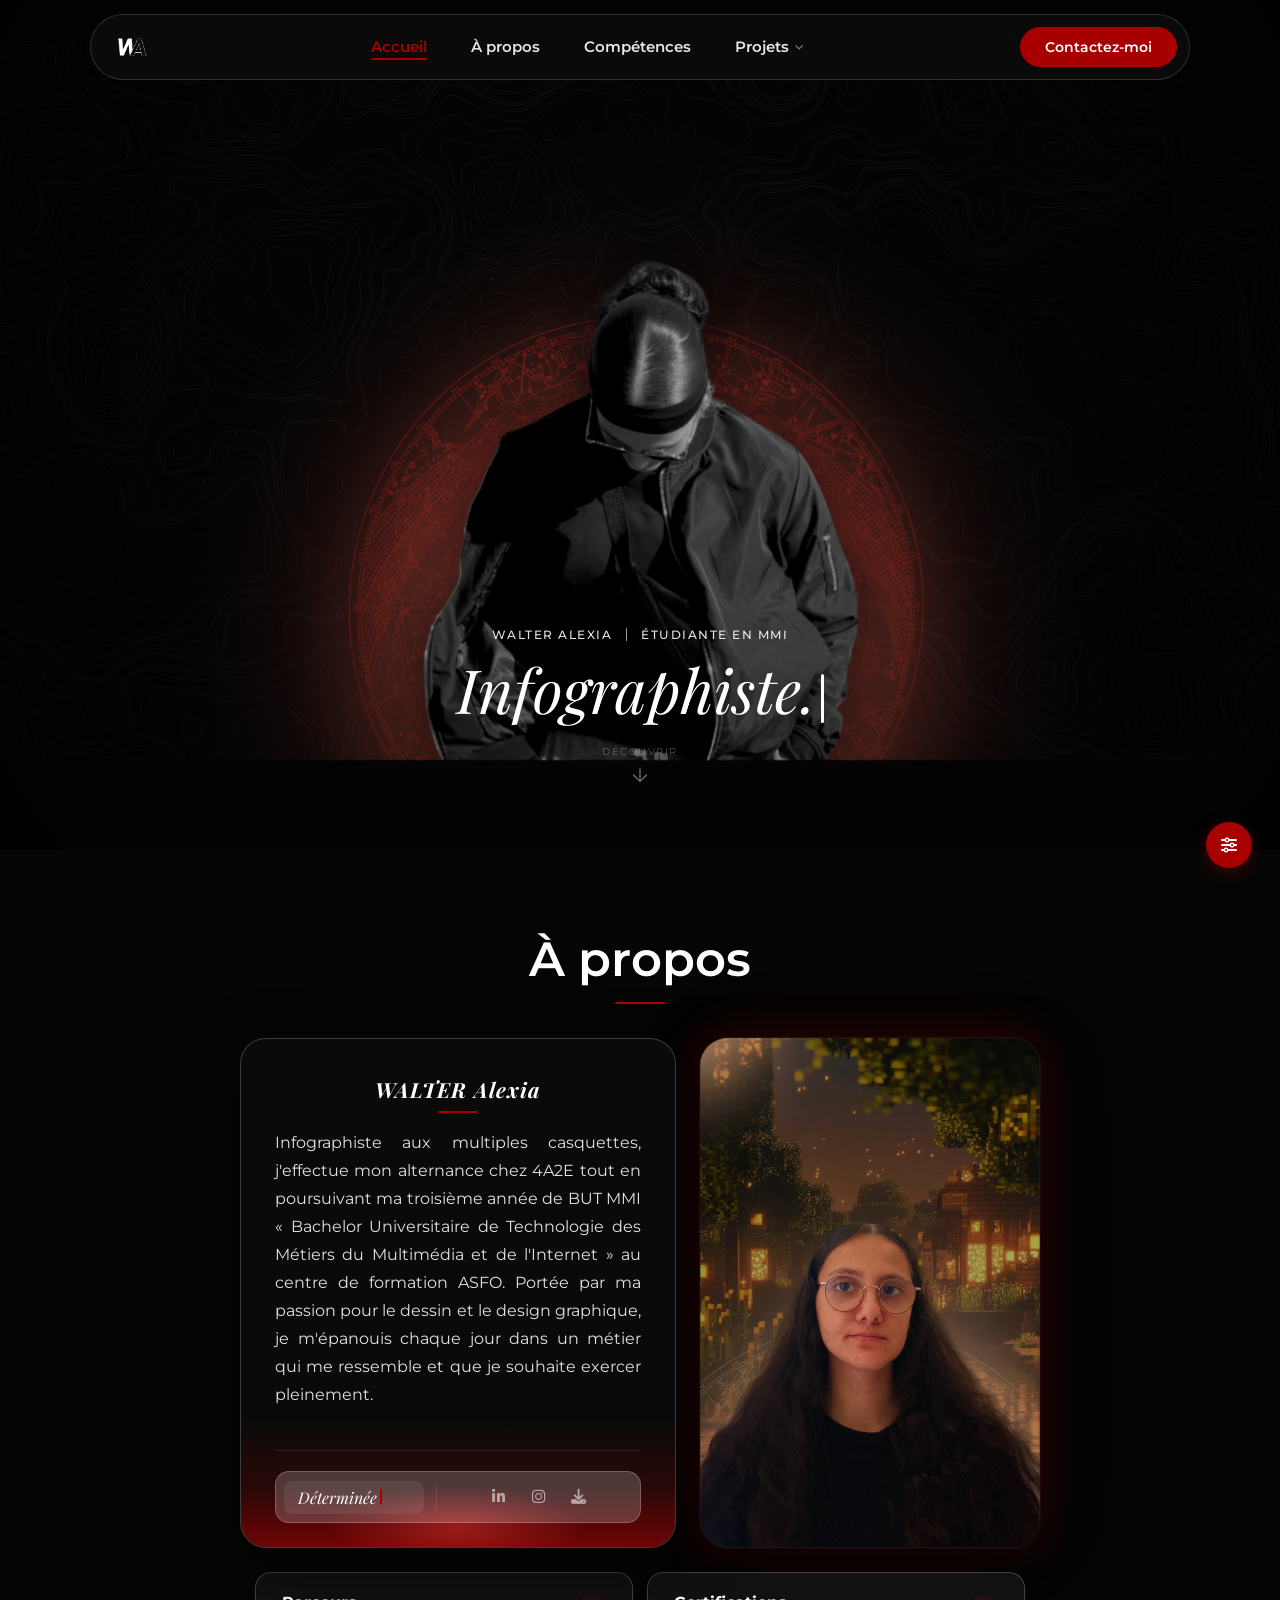
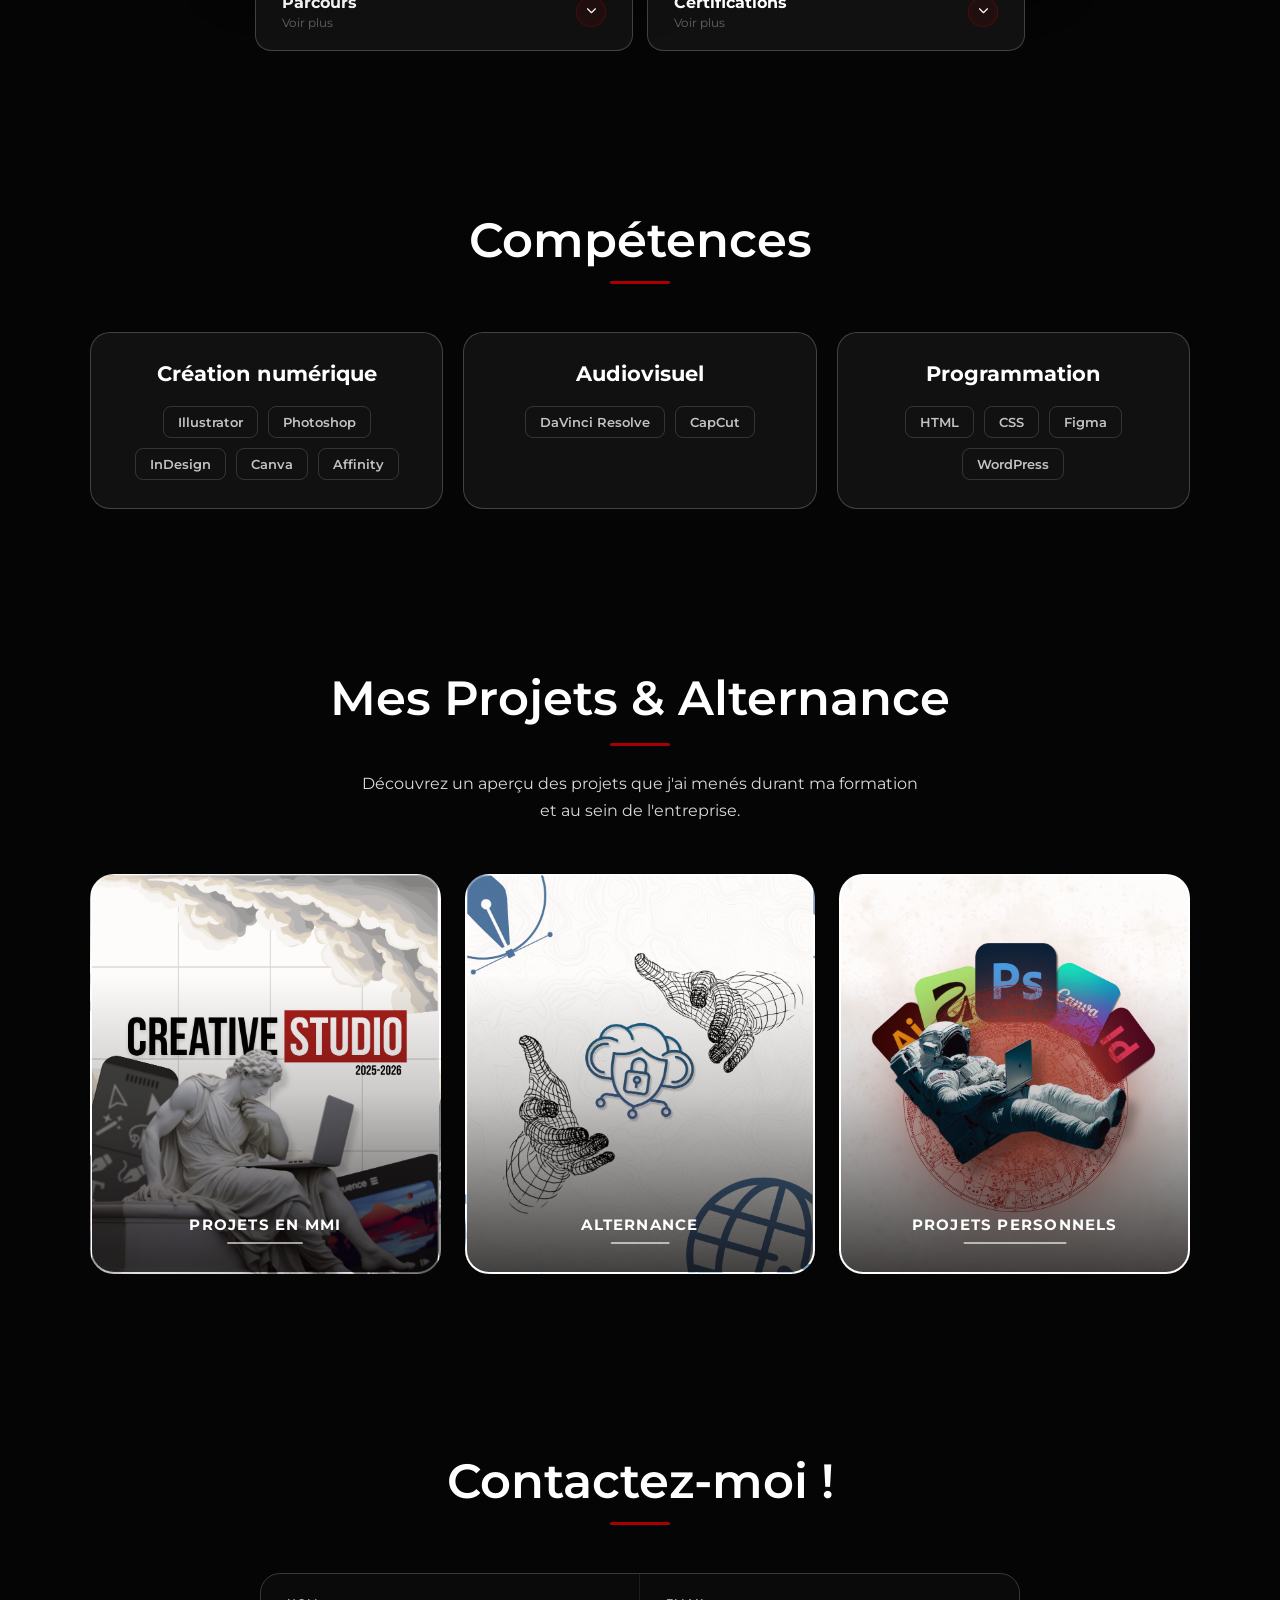
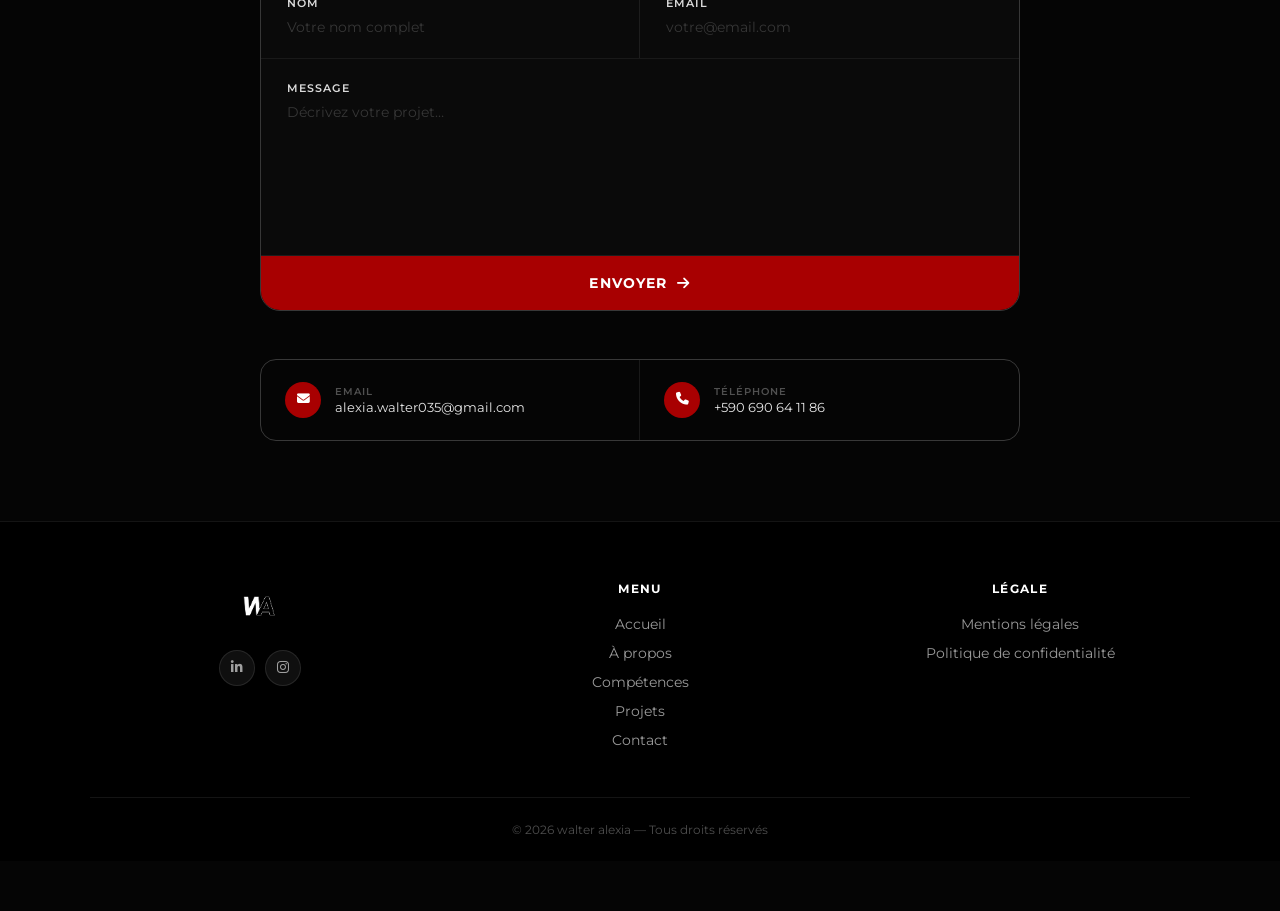
==== commit 831b6d4a: "Update index.html" ====
--- a/index.html
+++ b/index.html
@@ -4,6 +4,7 @@
 <head>
     <meta charset="UTF-8" />
     <meta name="viewport" content="width=device-width, initial-scale=1.0" />
+    <link rel="icon" type="image/x-icon" href="favicon.ico">
     <title>Accueil - WALTER Alexia</title>
 
     <!--ANTI-FLASH -->
@@ -857,4 +858,4 @@
 
 </body>
 
-</html>+</html>
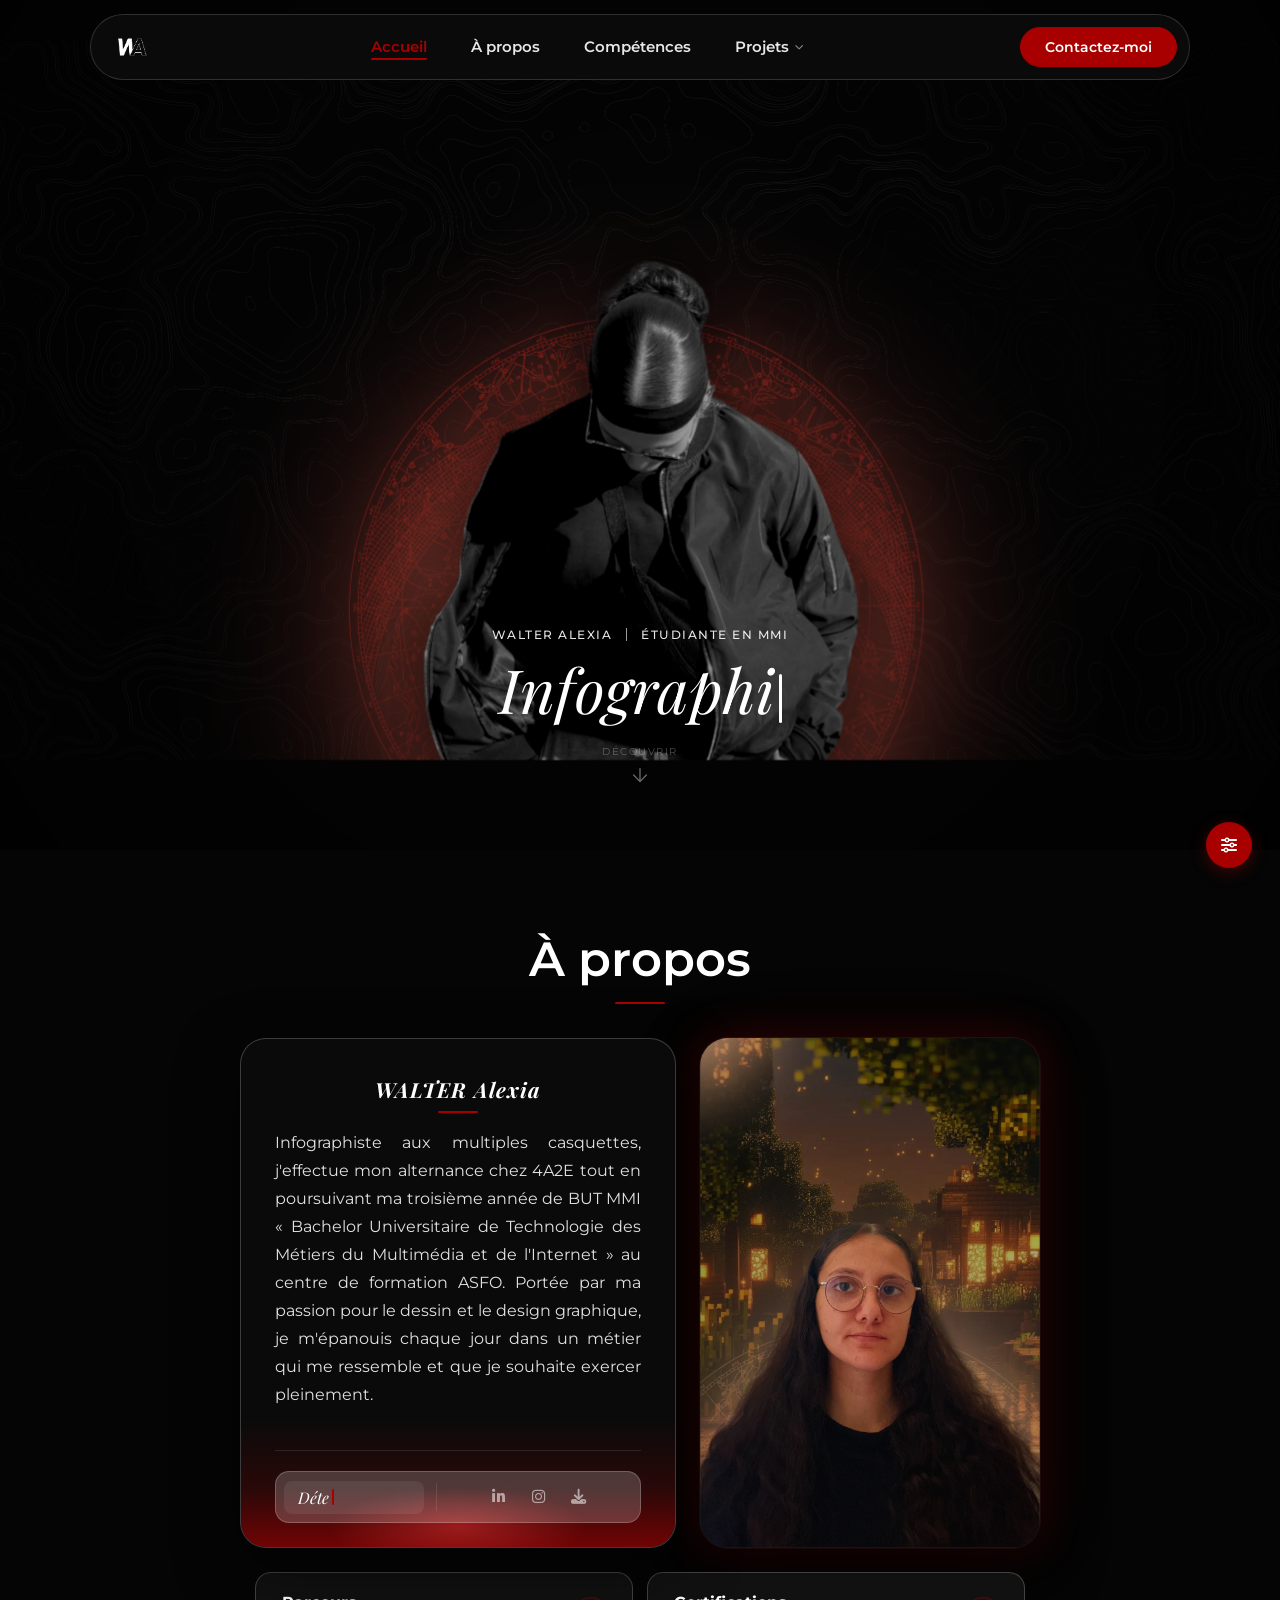
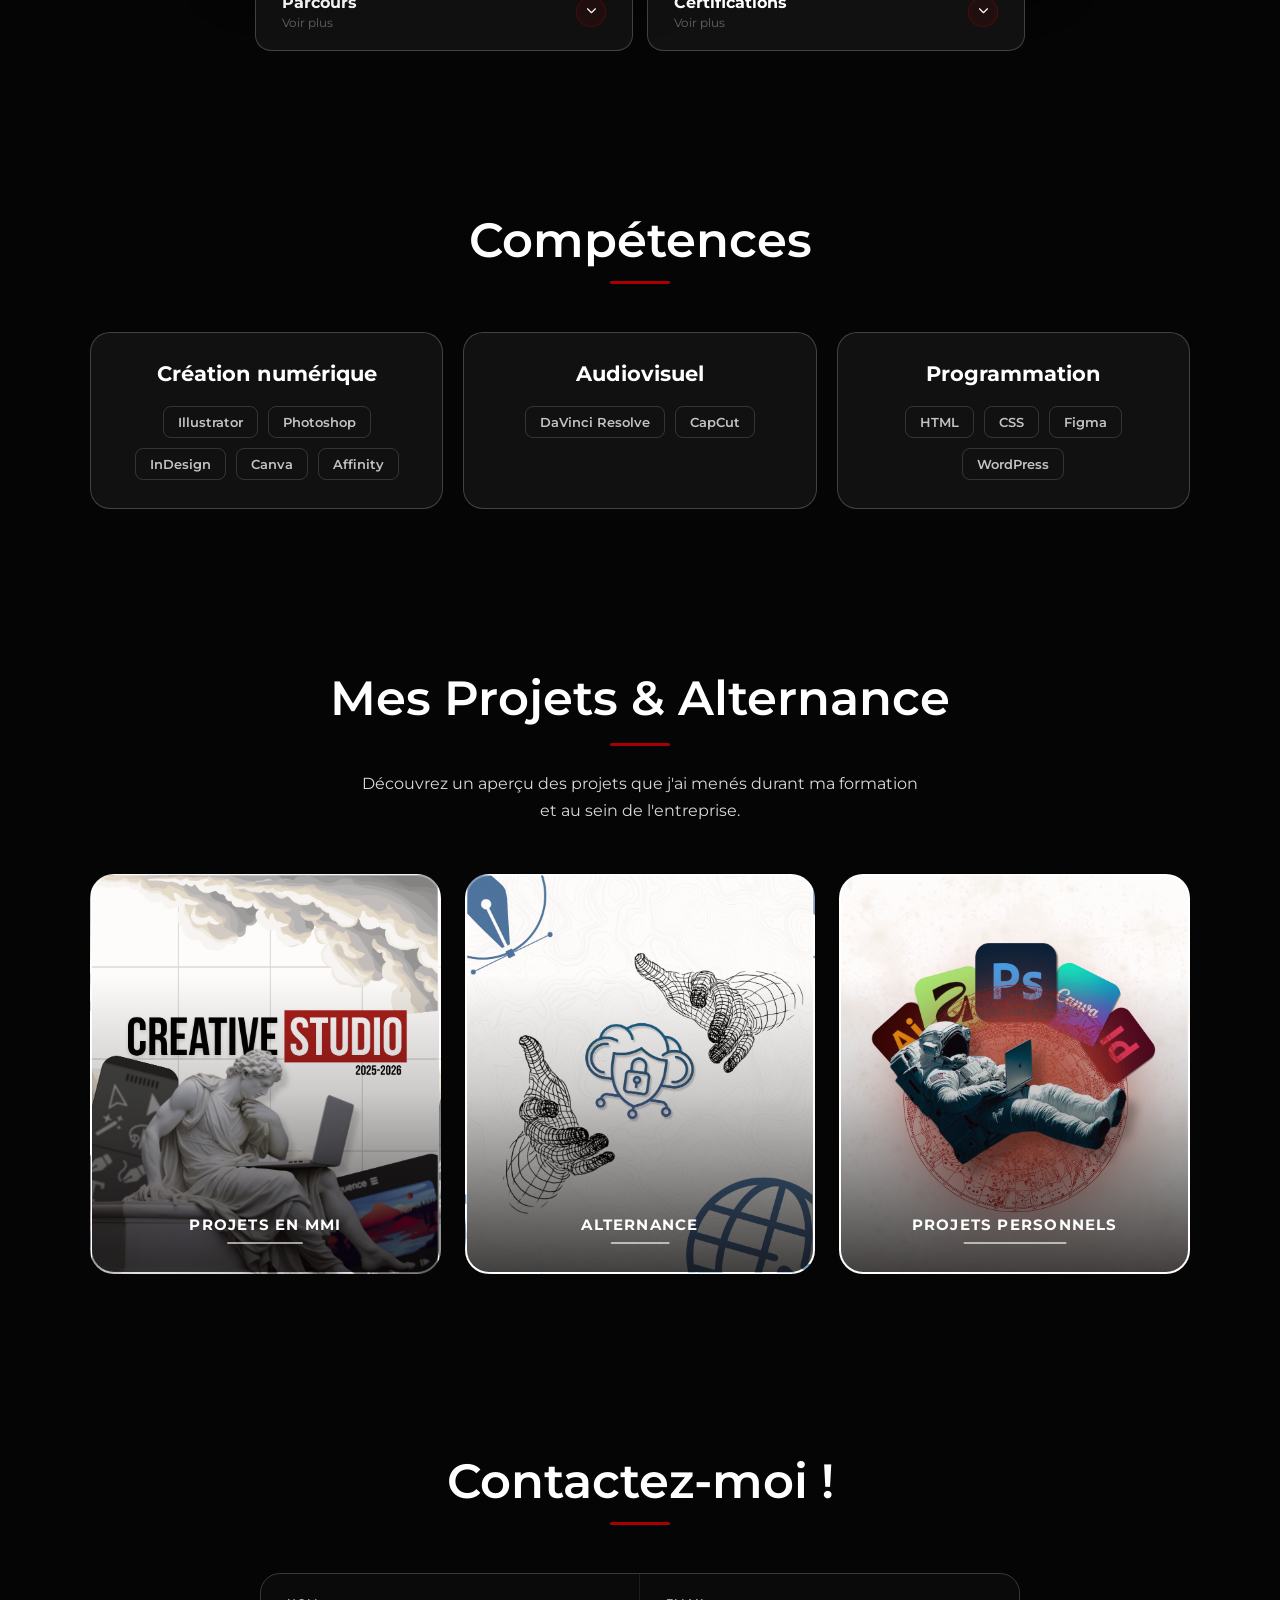
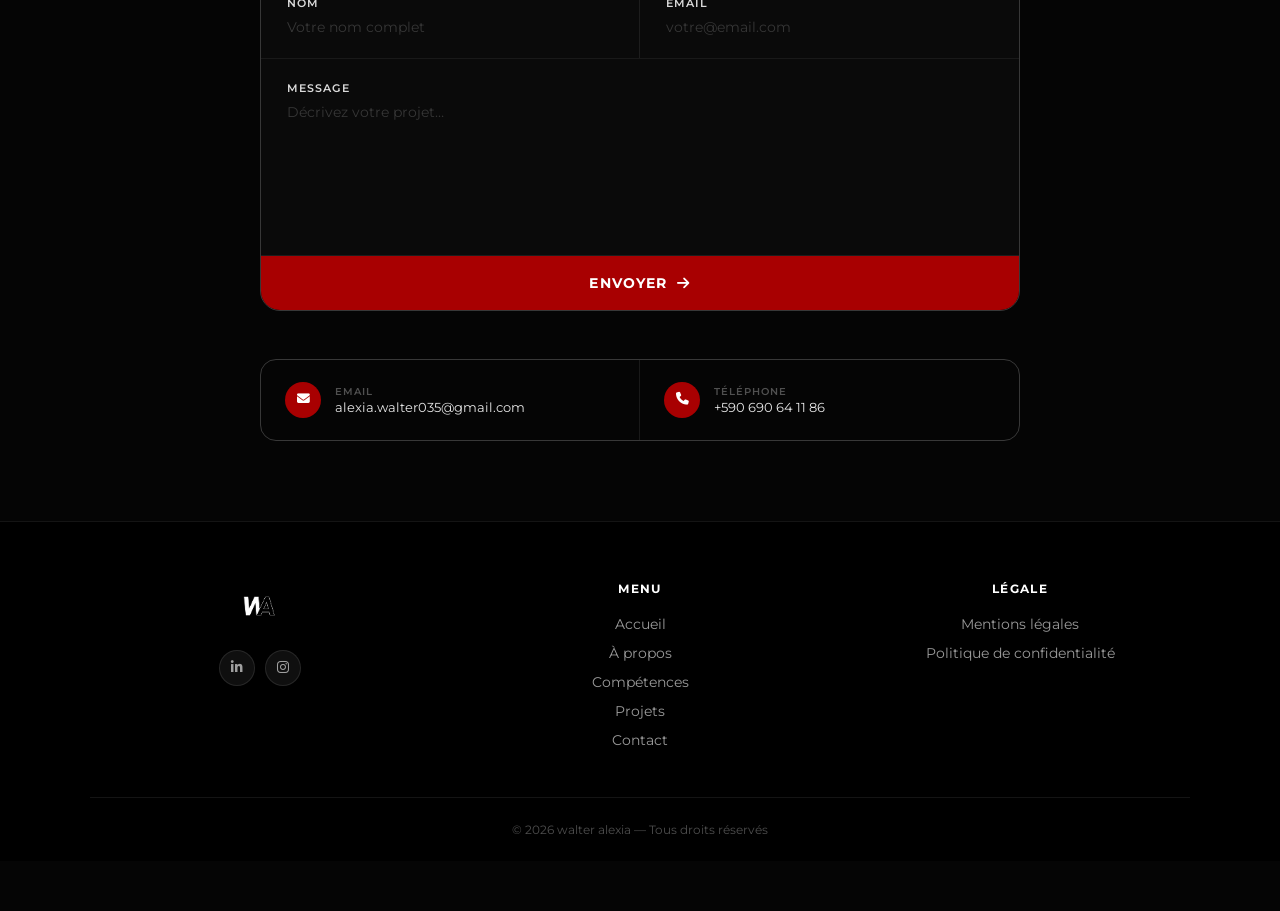
==== commit 945e29f5: "Update index.html" ====
--- a/index.html
+++ b/index.html
@@ -4,7 +4,7 @@
 <head>
     <meta charset="UTF-8" />
     <meta name="viewport" content="width=device-width, initial-scale=1.0" />
-    <link rel="icon" type="image/x-icon" href="favicon.ico">
+    <link rel="icon" type="image/x-icon" href="fandroid-chrome-512x512">
     <title>Accueil - WALTER Alexia</title>
 
     <!--ANTI-FLASH -->
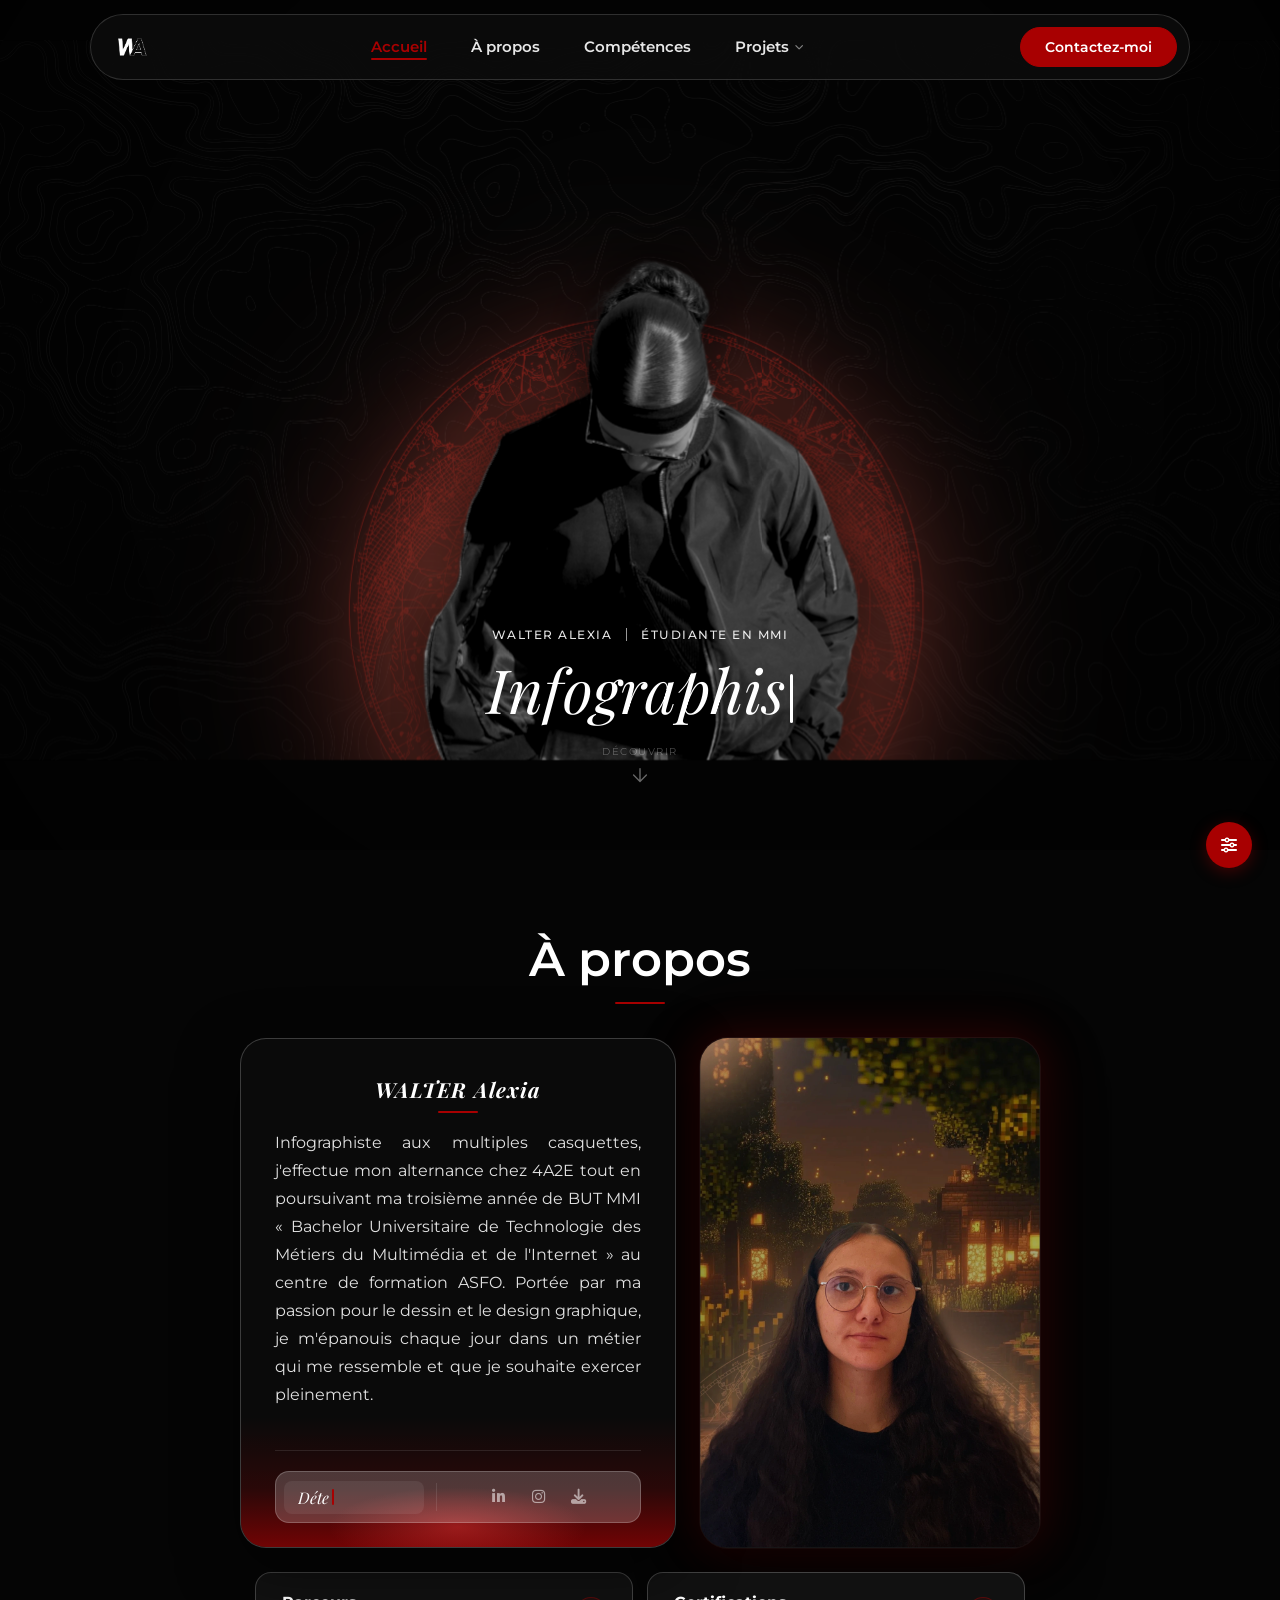
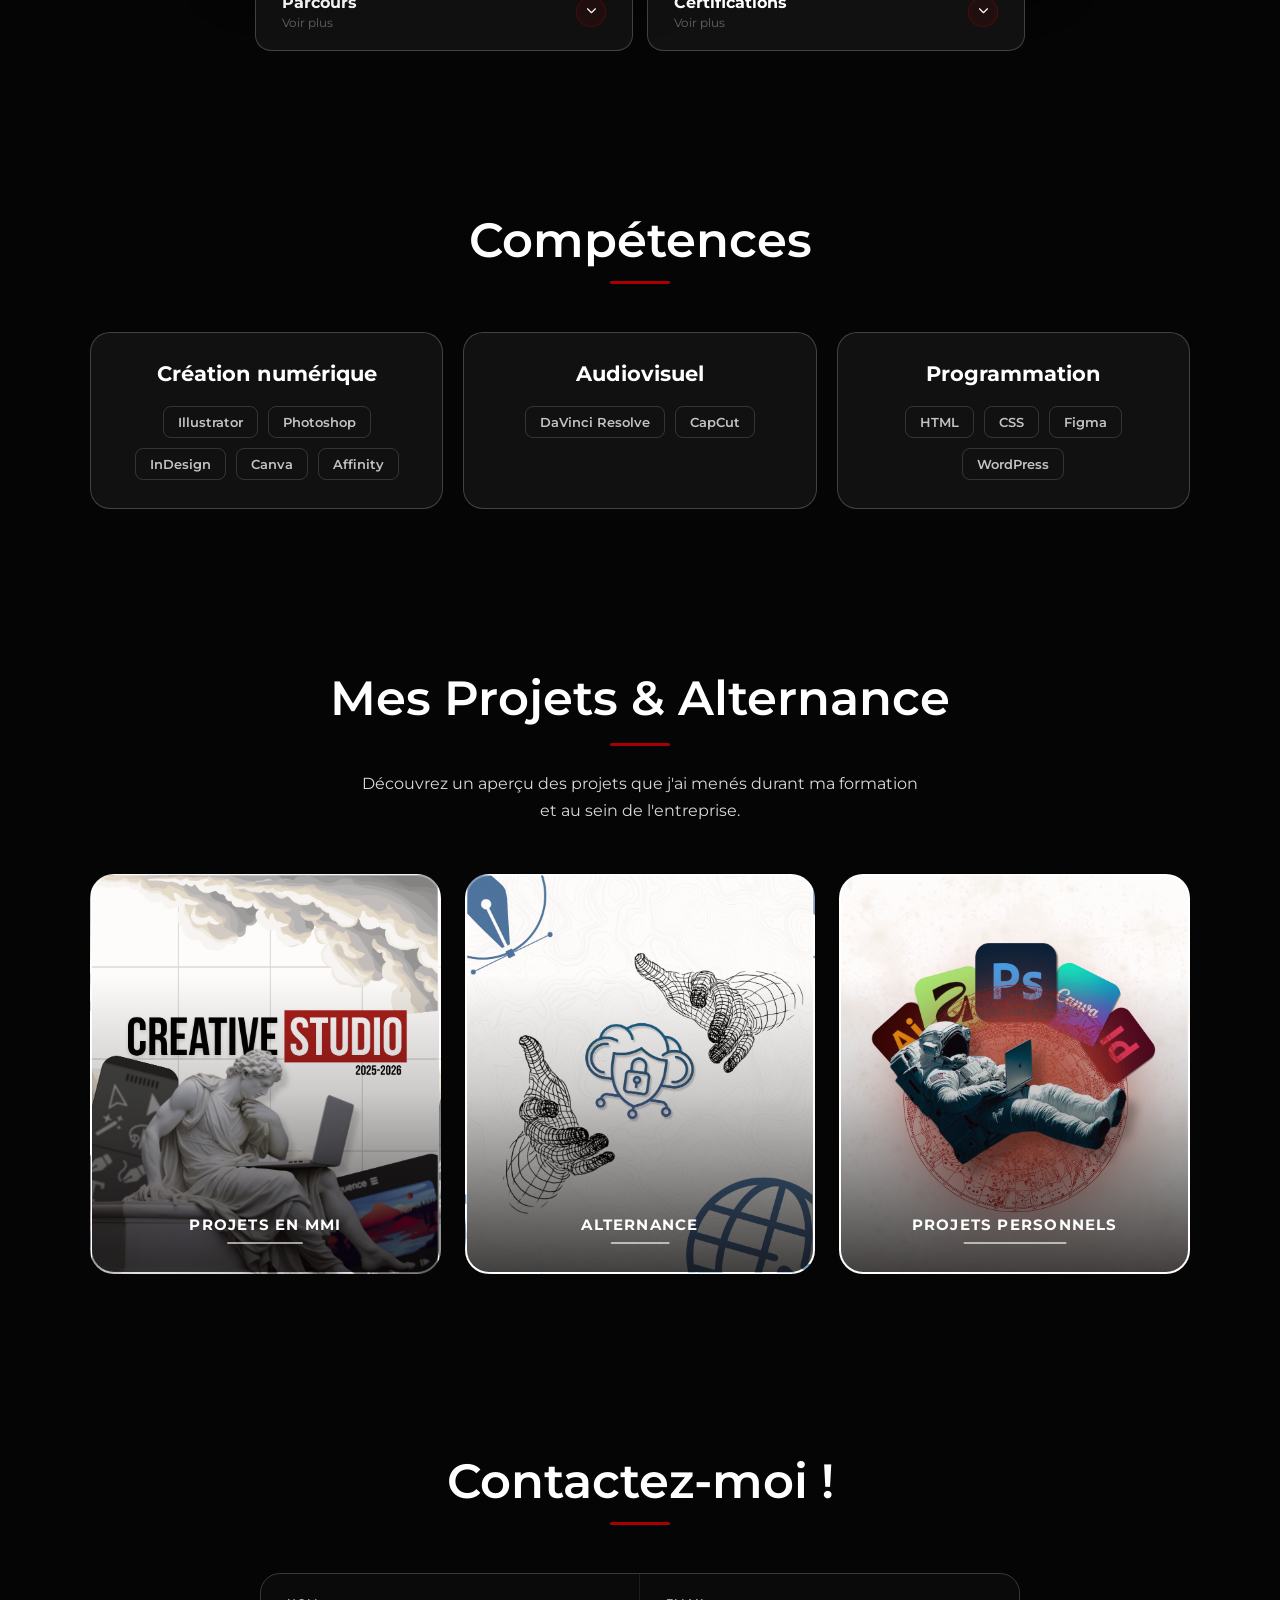
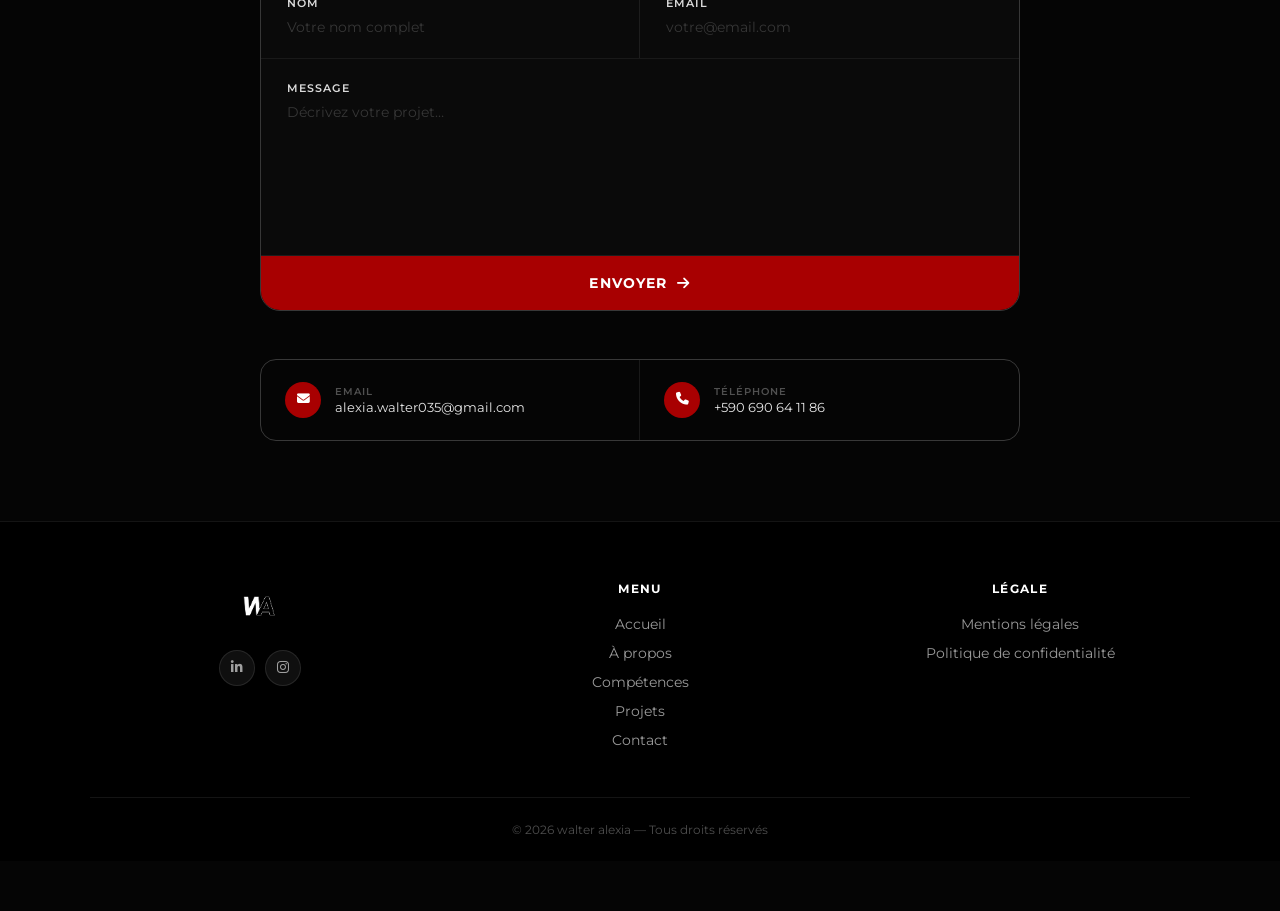
==== commit dbc46738: "Update index.html" ====
--- a/index.html
+++ b/index.html
@@ -4,7 +4,7 @@
 <head>
     <meta charset="UTF-8" />
     <meta name="viewport" content="width=device-width, initial-scale=1.0" />
-    <link rel="icon" type="image/x-icon" href="fandroid-chrome-512x512">
+    <link rel="icon" type="image/png" href="favicon-512x512.png">
     <title>Accueil - WALTER Alexia</title>
 
     <!--ANTI-FLASH -->
